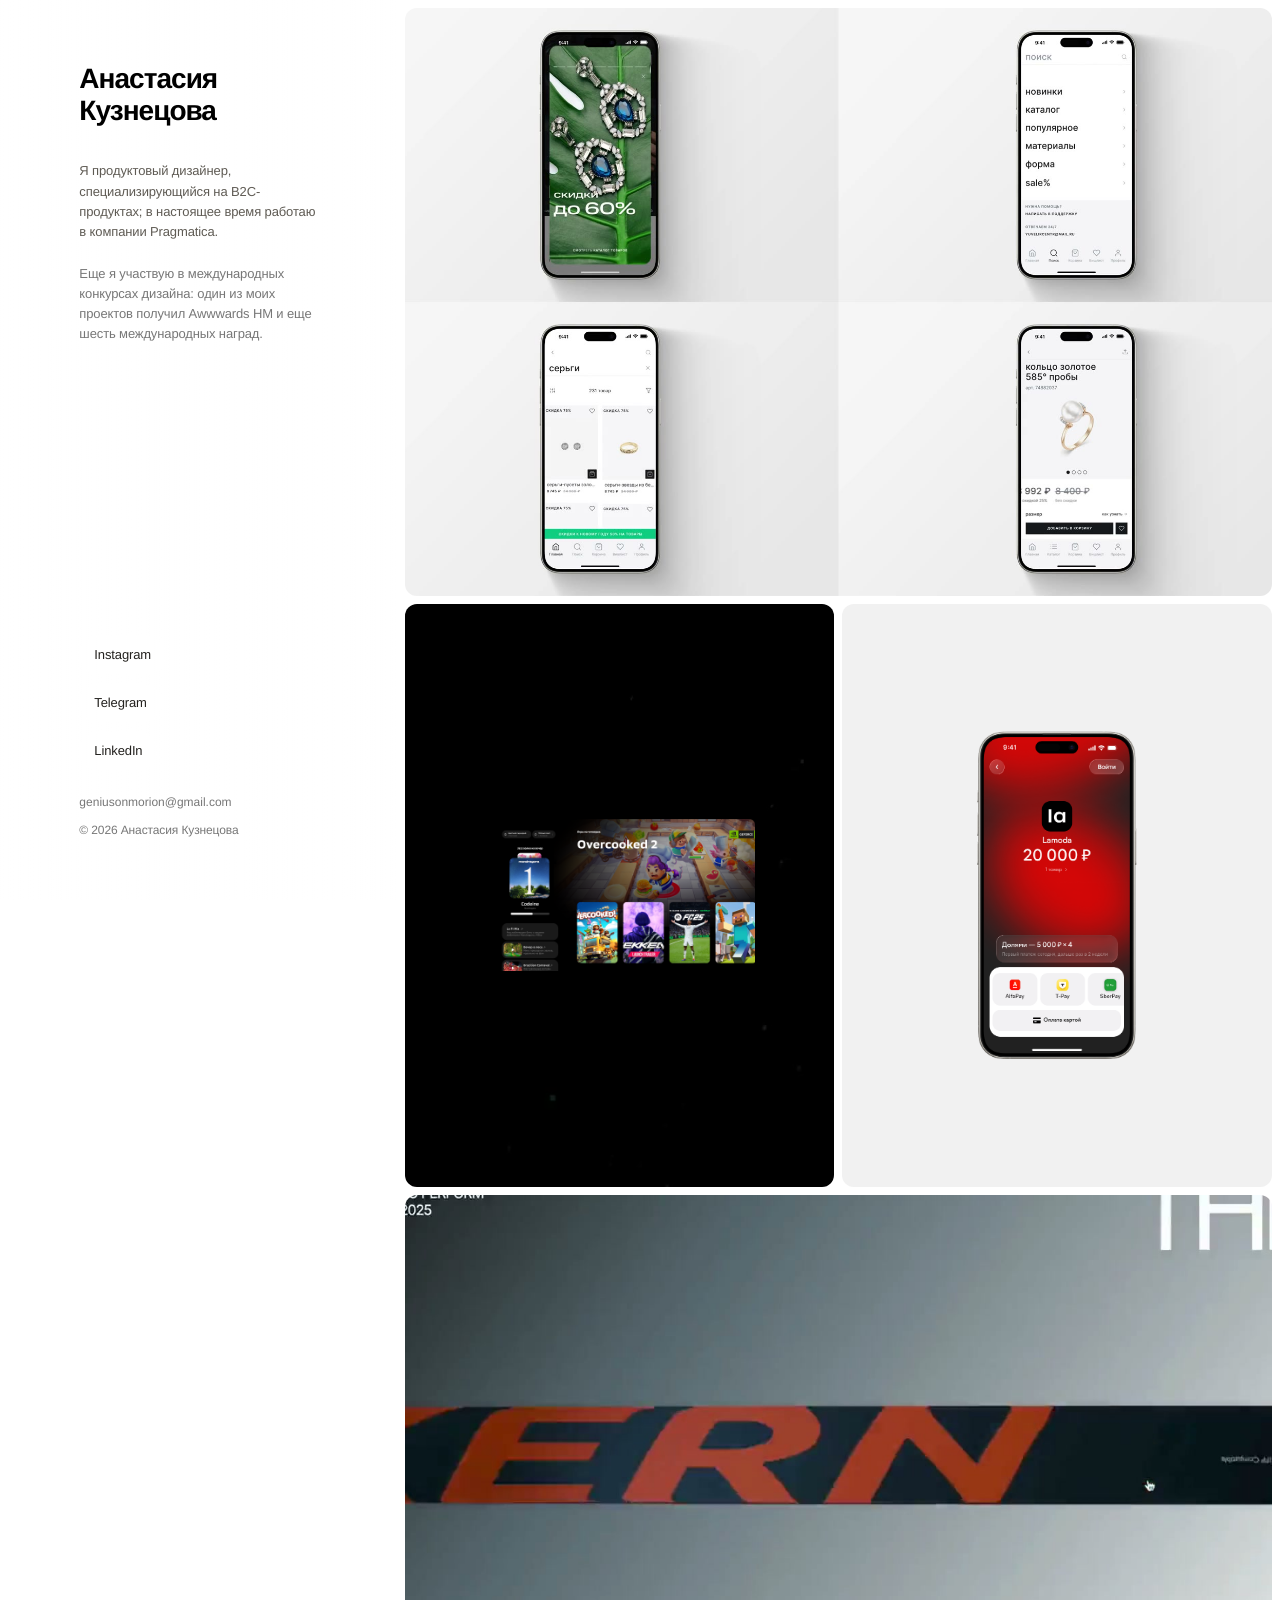
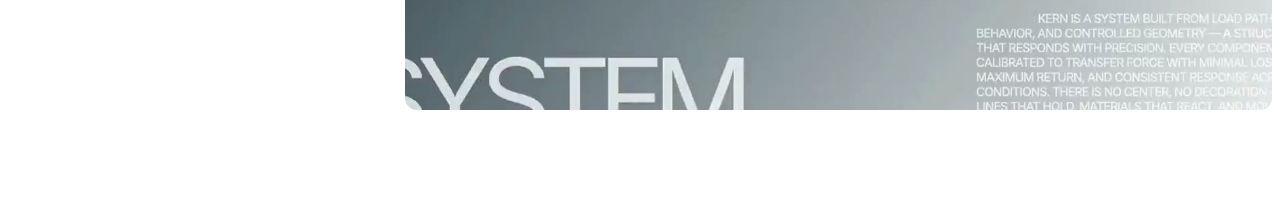
==== index.html @ 57964795 "Replace root site with design portfolio" ====
<!doctype html>
<html lang="ru">
  <head>
    <meta charset="UTF-8" />
    <meta name="viewport" content="width=device-width, initial-scale=1.0" />
    <meta
      name="description"
      content="Портфолио продуктового дизайнера Анастасии Кузнецовой: мобильные приложения и e-com — Ювелирцентр, Сбер, Долями."
    />
    <title>Анастасия Кузнецова — продуктовый дизайнер</title>
    <link
      rel="icon"
      href="data:image/svg+xml,%3Csvg xmlns='http://www.w3.org/2000/svg' viewBox='0 0 64 64'%3E%3Crect width='64' height='64' rx='14' fill='%23161513'/%3E%3Cpath d='M20 18h24v6H30v8h12v6H30v8h15v6H20z' fill='%23fffaf2'/%3E%3C/svg%3E"
    />
    <link rel="stylesheet" href="./styles.css?v=profile-copy-size" />
  </head>
  <body>
    <aside class="profile" aria-label="Designer profile">
      <div class="profile__inner">
        <h1><span>Анастасия</span><span>Кузнецова</span></h1>
        <div class="bio">
          <p>
            Я продуктовый дизайнер, специализирующийся на B2C-продуктах; в
            настоящее время работаю в компании Pragmatica.
          </p>
          <p>
            Еще я участвую в международных конкурсах дизайна: один из
            моих проектов получил Awwwards HM и еще шесть международных наград.
          </p>
        </div>
        <nav class="socials" aria-label="Social links">
          <a href="https://instagram.com/" target="_blank" rel="noreferrer">
            <span class="icon" aria-hidden="true">IG</span>
            Instagram
          </a>
          <a href="https://t.me/m0ri0n1" target="_blank" rel="noreferrer">
            <span class="icon" aria-hidden="true">TG</span>
            Telegram
          </a>
          <a href="https://www.linkedin.com/" target="_blank" rel="noreferrer">
            <span class="icon" aria-hidden="true">IN</span>
            LinkedIn
          </a>
        </nav>
        <div class="contact">
          <a href="mailto:geniusonmorion@gmail.com">geniusonmorion@gmail.com</a>
        </div>
        <p class="copyright">© 2026 Анастасия Кузнецова</p>
      </div>
    </aside>

    <main class="work" aria-label="Portfolio work">
      <section class="case-list view-panel is-active" id="gallery" data-panel="cases" aria-label="Morion case covers"></section>
      <section class="shots-panel view-panel" data-panel="shots" aria-label="UI shots" hidden>
        <div class="shots-grid" aria-label="UI shots from Morion">
          <figure class="shot-card shot-card-phone" aria-label="Sber shot">
            <img src="./assets/shots/sber-shot.png" alt="Sber smart home interface shot" loading="lazy" decoding="async" />
          </figure>
          <figure class="shot-card shot-card-phone" aria-label="Main The Act shot">
            <img src="./assets/shots/main-shot-the-act.png" alt="The Act main interface shot" loading="lazy" decoding="async" />
          </figure>
          <figure class="shot-card shot-card-phone" aria-label="The Act shot">
            <img src="./assets/shots/the-act-shot.png" alt="The Act interface shot" loading="lazy" decoding="async" />
          </figure>
          <figure class="shot-card shot-card-wide shot-card-screen" aria-label="SmartAnimate shot">
            <img src="./assets/shots/smartanimate-8.png" alt="SmartAnimate interface shot" loading="lazy" decoding="async" />
          </figure>
          <figure class="shot-card shot-card-phone" aria-label="Voice shot">
            <img src="./assets/shots/voice.png" alt="Voice interface shot" loading="lazy" decoding="async" />
          </figure>
        </div>
      </section>
    </main>

    <div class="viewer" id="viewer" aria-hidden="true">
      <button class="viewer__close" type="button" aria-label="Close viewer">
        <span aria-hidden="true"></span>
      </button>
      <button class="viewer__nav viewer__nav--prev" type="button" aria-label="Previous interaction">
        <span aria-hidden="true"></span>
      </button>
      <section class="viewer__stage" aria-live="polite"></section>
      <button class="viewer__nav viewer__nav--next" type="button" aria-label="Next interaction">
        <span aria-hidden="true"></span>
      </button>
      <footer class="viewer__meta">
        <span class="viewer__count">01 / 14</span>
        <span class="viewer__title">Case title</span>
        <span class="viewer__hint">Scroll or swipe</span>
      </footer>
    </div>

    <div class="case-sheet" id="caseSheet" aria-hidden="true">
      <section class="case-sheet__surface" role="dialog" aria-modal="true" aria-label="Открытый кейс">
        <iframe class="case-sheet__frame" src="about:blank" title="Кейс" loading="eager"></iframe>
      </section>
      <button class="case-sheet__close" type="button" aria-label="Закрыть кейс">
        <span aria-hidden="true"></span>
      </button>
    </div>

    <script src="./script.js?v=kern-case"></script>
  </body>
</html>
---- styles.css ----
@font-face {
  font-family: "Helvetica Now Display";
  src:
    url("./fonts/helvetica-now/HelveticaNowDisplay-Regular.woff2") format("woff2"),
    url("./fonts/helvetica-now/HelveticaNowDisplay-Regular.woff") format("woff");
  font-weight: 400;
  font-style: normal;
  font-display: swap;
}

@font-face {
  font-family: "Helvetica Now Display";
  src:
    url("./fonts/helvetica-now/HelveticaNowDisplay-Medium.woff2") format("woff2"),
    url("./fonts/helvetica-now/HelveticaNowDisplay-Medium.woff") format("woff");
  font-weight: 500;
  font-style: normal;
  font-display: swap;
}

:root {
  color-scheme: light;
  --page: #fff;
  --paper: #ffffff;
  --ink: #000;
  --muted: #777;
  --quiet: #777;
  --line: #efefef;
  --line-strong: #ddd;
  --soft: #f3f3f3;
  --smoke: rgba(22, 21, 19, 0.08);
  --shadow: 0 24px 80px rgba(28, 25, 20, 0.1);
  --grid-left: clamp(292px, 31vw, 420px);
  --radius: 4px;
  --ease: cubic-bezier(0.25, 0.46, 0.45, 0.94);
  --spring: cubic-bezier(0.34, 1.56, 0.64, 1);
  --font-sans: "Helvetica Now Display", "Helvetica Neue", Helvetica, Arial, sans-serif;
  --font-intro: "Helvetica Now Display", "Helvetica Neue", Helvetica, Arial, sans-serif;
  font-family: var(--font-sans);
}

* {
  box-sizing: border-box;
}

html {
  min-height: 100%;
  width: 100%;
  overflow-x: hidden;
  scroll-behavior: smooth;
}

body {
  width: 100%;
  min-height: 100%;
  margin: 0;
  background: var(--page);
  color: var(--ink);
  font-family: inherit;
  font-size: 12px;
  font-weight: 400;
  line-height: 14px;
  letter-spacing: 0;
  text-rendering: geometricPrecision;
  -webkit-font-smoothing: antialiased;
  -moz-osx-font-smoothing: grayscale;
  overflow-x: hidden;
}

button,
a {
  font: inherit;
  letter-spacing: 0;
}

button {
  padding: 0;
  border: 0;
  background: none;
  color: inherit;
  cursor: pointer;
}

button:focus-visible,
a:focus-visible {
  outline: 2px solid rgba(22, 21, 19, 0.72);
  outline-offset: 3px;
}

a {
  color: inherit;
  text-decoration: none;
}

p,
h1,
h2,
h3 {
  margin: 0;
}

.case-page {
  --case-gap: clamp(4px, 0.5vw, 10px);
  --case-card-gap: clamp(6px, 0.75vw, 15px);
  --case-tight-gap: clamp(8px, 0.52vw, 10px);
  --case-feature-gap: clamp(18px, 1.42vw, 28px);
  --case-copy-width: clamp(360px, 29.65vw, 585px);
  --case-text-space: clamp(56px, 4.36vw, 86px);
  --case-text-min-height: clamp(320px, 21vw, 414px);
  min-height: 100vh;
  background: #fff;
  color: var(--ink);
  font-family: var(--font-sans);
  font-size: clamp(15px, 1.12vw, 22px);
  line-height: 1.34;
}

.case-page__header {
  min-height: 58px;
  display: grid;
  grid-template-columns: 1fr auto 1fr;
  align-items: center;
  position: relative;
  z-index: 5;
  padding: 16px clamp(16px, 3vw, 40px);
  background: rgba(255, 255, 255, 0.94);
  color: var(--muted);
  font-size: 13px;
  font-weight: 500;
}

.case-page__back {
  justify-self: start;
  color: var(--ink);
}

.case-page__back:hover {
  color: var(--muted);
}

.case-page__year {
  justify-self: end;
}

.case-embedded .case-page__header {
  display: none;
}

.case-study {
  width: min(100%, 1972px);
  display: grid;
  gap: 0;
  margin: 0 auto;
  padding: 0 var(--case-gap) clamp(72px, 7vw, 140px);
}

.case-study figure {
  min-width: 0;
  margin: 0;
}

.case-study img {
  width: 100%;
  display: block;
}

.case-study p {
  text-wrap: pretty;
}

.case-study h2 {
  text-wrap: balance;
}

.case-study__hero {
  aspect-ratio: 1972 / 1310;
  overflow: hidden;
  border-radius: 0;
  background: #eeeeed;
}

.case-study__hero img,
.case-study__hero video,
.case-study__media img,
.case-study__media video {
  width: 100%;
  height: 100%;
  display: block;
  object-fit: cover;
}

.case-study__intro {
  min-height: clamp(360px, 28.45vw, 561px);
  display: grid;
  grid-template-columns: minmax(320px, 1fr) repeat(2, minmax(0, var(--case-copy-width)));
  gap: clamp(34px, 5vw, 100px);
  padding: clamp(24px, 1.7vw, 34px) 8px 40px;
}

.case-study__facts {
  margin: 0;
}

.case-study__facts div {
  display: grid;
  grid-template-columns: minmax(76px, 0.72fr) minmax(0, 2.28fr);
  gap: 16px;
}

.case-study__facts dt,
.case-study__facts dd {
  margin: 0;
}

.case-study__inline-link {
  text-decoration: underline;
  text-decoration-thickness: 1px;
  text-underline-offset: 2px;
}

.case-study__intro-copy {
  width: 100%;
  max-width: var(--case-copy-width);
  display: grid;
  align-content: start;
  gap: 26px;
  padding-top: clamp(70px, 8.2vw, 162px);
}

.case-study__product-showcase {
  display: grid;
  grid-template-columns: minmax(0, 1433fr) minmax(240px, 508fr);
  align-items: start;
  gap: var(--case-gap);
  margin-top: clamp(56px, 7.5vw, 148px);
}

.case-study__media {
  overflow: hidden;
  background: #efefef;
}

.case-study__media--product {
  aspect-ratio: 1433 / 945;
  border-radius: 0;
}

.case-study__app-mark {
  aspect-ratio: 508 / 346;
  display: grid;
  place-items: center;
  position: relative;
  overflow: hidden;
  border-radius: 0;
  background: linear-gradient(131deg, #f6f6f6 11%, #e7e7e7 89%);
}

.case-study__app-mark video {
  width: 100%;
  height: 100%;
  display: block;
  position: absolute;
  inset: 0;
  object-fit: cover;
  object-position: center 49%;
}

.case-study__process-copy {
  min-height: var(--case-text-min-height);
  display: grid;
  grid-template-columns: repeat(4, minmax(0, 1fr));
  gap: var(--case-gap);
  padding: var(--case-text-space) 8px;
}

.case-study__process-section--discovery .case-study__process-copy {
  min-height: var(--case-text-min-height);
  padding-block: var(--case-text-space);
}

.case-study__process-copy h2,
.case-study__process-copy p {
  margin: 0;
  font-size: inherit;
  font-weight: 400;
  line-height: inherit;
}

.case-study__process-copy h2 {
  grid-column: 1;
}

.case-study__process-copy p {
  grid-column: 3 / 5;
  width: 100%;
  max-width: var(--case-copy-width);
  padding-top: 0;
}

.case-study__benchmark-visual,
.case-study__discovery-visual {
  aspect-ratio: 1952 / 1009;
  position: relative;
  overflow: hidden;
  border-radius: 0;
  background: linear-gradient(138.48deg, #f6f6f6 10.79%, #f1f1f1 89.21%);
}

.case-study__benchmark-row {
  width: 96.5164%;
  height: 91.3776%;
  display: grid;
  grid-template-columns: repeat(4, minmax(0, 1fr));
  gap: 0.4246%;
  position: absolute;
  top: 4.2616%;
  left: 1.7418%;
}

.case-study__benchmark-phone {
  min-width: 0;
  width: 100%;
  height: 100%;
}

.case-study__benchmark-phone img {
  width: 100%;
  height: 100%;
  display: block;
  object-fit: contain;
}

.case-study__discovery-tile {
  width: var(--tile-w);
  height: var(--tile-h);
  position: absolute;
  top: var(--tile-y);
  left: var(--tile-x);
  overflow: hidden;
  border-radius: 0;
  background: #fff;
}

.case-study__discovery-tile img {
  width: 100%;
  height: 100%;
  display: block;
  object-fit: cover;
}

.case-study__discovery-tile--crop-top img {
  object-position: center top;
}

.case-study__discovery-tile--crop-bottom img {
  object-position: center bottom;
}

.case-study__discovery-tile--listing-top img,
.case-study__discovery-tile--listing-middle img,
.case-study__discovery-tile--listing-bottom img {
  height: auto;
  position: absolute;
  left: 0;
}

.case-study__discovery-tile--listing-top img {
  top: -6.81%;
}

.case-study__discovery-tile--listing-middle img {
  top: -83.16%;
}

.case-study__discovery-tile--listing-bottom img {
  top: -272.21%;
}

.case-study__process-section--discovery + .case-study__story {
  margin-top: 0;
}

.case-study__story {
  min-height: var(--case-text-min-height);
  display: grid;
  grid-template-columns: minmax(0, 1fr) repeat(2, minmax(0, var(--case-copy-width)));
  gap: clamp(34px, 5vw, 100px);
  padding: var(--case-text-space) 8px;
}

.case-study__story h2,
.case-study__caption h2 {
  font-size: inherit;
  font-weight: 400;
  line-height: inherit;
}

.case-study__story p {
  width: 100%;
  max-width: var(--case-copy-width);
  padding-top: 0;
}

.case-study__main-motion {
  aspect-ratio: 1952 / 1060;
  position: relative;
  overflow: hidden;
  border-radius: 0;
  background: linear-gradient(137.08deg, #f7f7f7 10.79%, #eaeaea 89.21%);
}

.case-study__main-motion video {
  width: 69.672%;
  height: 100%;
  display: block;
  position: absolute;
  top: 0;
  left: 50%;
  object-fit: cover;
  object-position: center;
  transform: translateX(-50%);
}

.case-study__main-motion + .case-study__screen-grid {
  margin-top: var(--case-tight-gap);
}

.case-study__screen-grid {
  display: grid;
  grid-template-columns: repeat(3, minmax(0, 1fr));
  gap: var(--case-card-gap);
}

.case-study__screen-card {
  aspect-ratio: 711 / 1109;
  display: grid;
  place-items: center;
  overflow: hidden;
  border-radius: 0;
  background: linear-gradient(110deg, #f6f6f6 11%, #e7e7e7 89%);
}

.case-study__screen-grid--compact .case-study__screen-card {
  aspect-ratio: 711 / 1109;
}

.case-study__screen-card img {
  width: 100%;
  height: 100%;
  object-fit: cover;
}

.case-study__caption {
  min-height: var(--case-text-min-height);
  display: grid;
  grid-template-columns: repeat(4, minmax(0, 1fr));
  gap: var(--case-gap);
  padding: var(--case-text-space) 8px;
}

.case-study__caption h2 {
  grid-column: 1;
}

.case-study__caption p {
  grid-column: 3 / 5;
  align-self: start;
  width: 100%;
  max-width: var(--case-copy-width);
}

.case-study__caption-copy {
  grid-column: 3 / 5;
  align-self: start;
  width: 100%;
  max-width: var(--case-copy-width);
}

.case-study__caption-copy p + p {
  margin-top: 1em;
}

.case-study__split {
  display: grid;
  gap: var(--case-gap);
  align-items: start;
}

.case-study__split--catalog {
  grid-template-columns: minmax(0, 1252fr) minmax(0, 690fr);
}

.case-study__media--navigation {
  aspect-ratio: 1252 / 1246;
}

.case-study__media--portrait {
  aspect-ratio: 690 / 966;
}

.case-study__editorial {
  display: grid;
  grid-template-columns: minmax(0, calc((200% - var(--case-card-gap)) / 3)) minmax(260px, 1fr);
  gap: var(--case-gap);
  align-items: start;
}

.case-study__media--editorial {
  aspect-ratio: 1295 / 810;
}

.case-study__editorial p {
  width: 100%;
  max-width: var(--case-copy-width);
  margin: var(--case-text-space) auto 0;
}

.case-study__media--checkout {
  aspect-ratio: 1952 / 1220;
  background: #efefef;
}

.case-study__media--checkout img {
  object-fit: contain;
  object-position: center bottom;
  padding: clamp(12px, 1.5vw, 30px) 0 0;
}

.case-study__editorial + .case-study__screen-grid {
  margin-top: var(--case-feature-gap);
}

.case-study__media--checkout + .case-study__screen-grid {
  margin-top: var(--case-tight-gap);
}

.case-study__split--research {
  grid-template-columns: minmax(0, 1349fr) minmax(0, 588fr);
}

.case-study__media--research {
  aspect-ratio: 1349 / 1261;
}

.case-study__media--ring {
  aspect-ratio: 588 / 824;
}

.case-study__media--final-photo {
  aspect-ratio: 1952 / 1105;
  border-radius: 0;
}

.case-study__media--final-photo img {
  object-fit: cover;
}

.sber-case__motion {
  aspect-ratio: 1972 / 1110;
  position: relative;
  overflow: hidden;
  background: #000;
}

.sber-case__background {
  width: 100%;
  height: 100%;
  display: block;
  position: absolute;
  inset: 0;
  object-fit: cover;
  background: #000;
}

.sber-case__interface {
  width: 62.88%;
  height: 63.064%;
  display: block;
  position: absolute;
  top: 18.468%;
  left: 18.56%;
  object-fit: cover;
  background: #000;
}

.sber-case .case-study__caption h1 {
  grid-column: 1;
  font-size: inherit;
  font-weight: 400;
  line-height: inherit;
}

.case-study__outro {
  min-height: clamp(600px, 52vw, 1027px);
  display: grid;
  grid-template-columns: repeat(4, minmax(0, 1fr));
  gap: var(--case-gap);
  align-content: start;
  padding: clamp(44px, 4vw, 80px) 8px 80px;
}

.case-study__outro h2 {
  grid-column: 1 / span 2;
  max-width: 1100px;
  font-size: clamp(40px, 4.35vw, 86px);
  font-weight: 400;
  line-height: 1.02;
}

.case-study__outro-copy {
  grid-column: 3;
  width: 100%;
  max-width: var(--case-copy-width);
  display: grid;
  gap: 28px;
  margin-top: clamp(90px, 12vw, 236px);
}

.case-study__outro > p {
  grid-column: 4;
  margin-top: clamp(90px, 12vw, 236px);
}

.profile {
  position: fixed;
  inset: 0 auto 0 0;
  z-index: 2;
  width: var(--grid-left);
  padding: clamp(36px, 7vh, 72px) clamp(28px, 6.2vw, 88px);
  background: linear-gradient(90deg, rgba(255, 255, 255, 0.78), rgba(255, 255, 255, 0.16));
  font-family: -apple-system, BlinkMacSystemFont, sans-serif;
  letter-spacing: -0.01em;
  overflow-x: hidden;
}

.profile__inner {
  max-width: 244px;
  min-height: 100%;
  display: flex;
  flex-direction: column;
}

.line-note {
  width: max-content;
  max-width: 220px;
  margin-bottom: clamp(34px, 8vh, 62px);
  color: var(--muted);
  font-size: 12px;
  font-weight: 400;
  line-height: 1.55;
}

h1 {
  display: grid;
  gap: 0;
  color: var(--ink);
  font-size: 28px;
  font-weight: 600;
  letter-spacing: -0.035em;
  line-height: 1.15;
}

.bio {
  min-width: 0;
  display: grid;
  gap: 22px;
  margin-top: 34px;
  color: var(--muted);
  font-size: 13px;
  font-weight: 400;
  letter-spacing: -0.01em;
  line-height: 1.55;
}

.bio p {
  min-width: 0;
  overflow-wrap: break-word;
}

.bio p:first-child {
  color: #5f5b54;
}

.socials {
  display: grid;
  justify-items: start;
  gap: 10px;
  margin-top: auto;
  padding-top: 44px;
}

.socials a {
  min-height: 38px;
  display: inline-flex;
  align-items: center;
  gap: 0;
  padding: 0 15px;
  border: 0;
  border-radius: 999px;
  background: rgba(255, 255, 255, 0.74);
  color: #24221f;
  font-size: 13px;
  font-weight: 500;
  letter-spacing: -0.01em;
  box-shadow: none;
  transition:
    transform 180ms ease,
    background 180ms ease;
}

.socials a:hover {
  transform: translateY(-1px);
  background: #fff;
}

.icon {
  display: none;
}

.contact {
  display: flex;
  align-items: center;
  gap: 8px;
  margin-top: 25px;
  color: var(--muted);
  font-size: 12px;
  font-weight: 400;
  letter-spacing: -0.01em;
}

.contact a {
  min-width: 0;
  overflow: hidden;
  text-overflow: ellipsis;
}

.copy-email {
  width: 30px;
  height: 30px;
  display: grid;
  place-items: center;
  position: relative;
  flex: 0 0 auto;
  border-radius: 8px;
  background: transparent;
  color: var(--muted);
}

.copy-email:hover {
  background: rgba(255, 255, 255, 0.78);
}

.copy-icon,
.copy-icon::after {
  width: 12px;
  height: 12px;
  display: block;
  border: 1px solid currentColor;
  border-radius: 3px;
}

.copy-icon {
  position: relative;
}

.copy-icon::after {
  content: "";
  position: absolute;
  right: -4px;
  bottom: -4px;
  background: var(--page);
}

.copy-label {
  width: max-content;
  position: absolute;
  left: 50%;
  bottom: calc(100% + 6px);
  padding: 4px 7px;
  border: 1px solid var(--line);
  border-radius: 6px;
  background: #fff;
  color: var(--ink);
  font-size: 10px;
  opacity: 0;
  transform: translate(-50%, 4px);
  transition:
    opacity 160ms ease,
    transform 160ms ease;
}

.copy-email.is-copied .copy-label,
.copy-email:hover .copy-label {
  opacity: 1;
  transform: translate(-50%, 0);
}

.copyright {
  margin-top: 14px;
  color: var(--quiet);
  font-size: 12px;
  font-weight: 400;
  letter-spacing: -0.01em;
}

.work {
  position: relative;
  z-index: 1;
  width: calc(100% - var(--grid-left));
  margin-left: var(--grid-left);
  padding: 8px 8px 96px;
  overflow-x: hidden;
}

.work__header {
  height: 54px;
  display: flex;
  align-items: start;
}

.work__header p {
  color: #34312d;
  font-size: 12px;
}

.view-switch {
  display: inline-flex;
  align-items: flex-start;
  gap: 24px;
  color: var(--ink);
  font-family: -apple-system, BlinkMacSystemFont, sans-serif;
}

.view-switch__button {
  position: relative;
  padding: 0 0 8px;
  background: transparent;
  color: #8a877f;
  font-size: 14px;
  font-weight: 500;
  letter-spacing: -0.01em;
  line-height: 1;
}

.view-switch__button::after {
  content: none;
}

.view-switch__button.is-active::after {
  opacity: 1;
  transform: scaleX(1);
}

.view-switch__button.is-active {
  color: var(--ink);
}

.view-panel[hidden] {
  display: none !important;
}

.case-list {
  display: grid;
  grid-template-columns: repeat(2, minmax(0, 1fr));
  gap: 8px;
}

.work-card {
  display: grid;
  gap: 18px;
  text-align: left;
  background: transparent;
  color: var(--ink);
}

.work-card:nth-child(odd) {
  transform: translateY(-4px);
}

.work-card:nth-child(even) {
  transform: translateY(34px);
}

.work-card:focus-visible {
  outline: 2px solid #1e1c18;
  outline-offset: 8px;
}

.work-card__meta {
  min-height: 48px;
  display: flex;
  justify-content: space-between;
  gap: 18px;
  padding-inline: 14px;
}

.work-card__meta h3 {
  max-width: 240px;
  font-size: 13px;
  font-weight: 620;
  line-height: 1.22;
}

.work-card__meta span {
  color: var(--quiet);
  font-size: 12px;
  white-space: nowrap;
}

.case-card {
  min-width: 0;
  display: grid;
  gap: 12px;
  padding: 0;
  border: 0;
  background: transparent;
  color: var(--ink);
  text-align: left;
}

.case-card:focus-visible {
  border-radius: 10px;
  outline: 2px solid rgba(22, 21, 19, 0.38);
  outline-offset: 8px;
}

.case-card__meta {
  min-height: 42px;
  display: flex;
  align-items: start;
  justify-content: space-between;
  gap: 18px;
  padding-inline: 2px;
}

.case-card__meta h3 {
  max-width: 240px;
  color: var(--ink);
  font-size: 14px;
  font-weight: 680;
  line-height: 1.15;
}

.case-card__meta p {
  margin-top: 4px;
  color: var(--muted);
  font-size: 12px;
}

.case-card__meta span {
  color: var(--quiet);
  font-size: 12px;
  white-space: nowrap;
}

.case-cover {
  width: 100%;
  height: min(calc((100vw - var(--grid-left) - 142px) * 0.6196), calc(100vh - 250px));
  min-height: 420px;
  margin: 0;
  position: relative;
  overflow: hidden;
  border: 0;
  border-radius: 8px;
  background: #f1f0ed;
  box-shadow: none;
  transition:
    transform 220ms ease,
    border-color 220ms ease,
    filter 220ms ease;
}

.case-cover img,
.case-cover video {
  width: 100%;
  height: 100%;
  display: block;
  object-fit: cover;
}

.case-card:hover .case-cover {
  transform: translateY(-5px);
  box-shadow: none;
  filter: saturate(1.02) contrast(1.01);
}

.case {
  --case-radius: var(--radius);
  position: relative;
  display: flex;
  flex-direction: column;
  overflow: visible;
  border-radius: var(--case-radius);
  background: transparent;
  cursor: pointer;
}

.case:first-child {
  grid-column: 1 / -1;
}

.case--wide {
  grid-column: 1 / -1;
}

.case:focus-visible {
  outline: 1px solid currentColor;
  outline-offset: 5px;
}

.case .gallery {
  width: 100%;
  height: auto;
  min-height: 0;
  aspect-ratio: 1904 / 1292;
  position: relative;
  overflow: hidden;
  border: 0;
  border-radius: 12px;
  outline: 0;
  background: transparent;
  box-shadow: none;
  transition: filter 260ms ease;
}

.case:not(:first-child) .gallery {
  aspect-ratio: 952 / 1292;
}

.case--wide:not(:first-child) .gallery {
  aspect-ratio: 1280 / 760;
}

.gallery-track {
  width: 100%;
  height: 100%;
  display: flex;
  transition: transform 420ms cubic-bezier(0.65, 0.05, 0.36, 1);
  will-change: transform;
}

.slide {
  position: relative;
  flex: 0 0 100%;
  height: 100%;
  overflow: hidden;
  background: #ddd;
}

.slide img,
.slide video {
  position: absolute;
  inset: 0;
  width: 100%;
  height: 100%;
  display: block;
  object-fit: cover;
}

.sber-cover-media {
  position: absolute;
  inset: 0;
  overflow: hidden;
  background: #000;
}

.sber-cover-media > .sber-cover-media__background {
  width: 100%;
  height: 100%;
  display: block;
  position: absolute;
  inset: 0;
  object-fit: cover;
}

.sber-cover-media__stage {
  width: 100%;
  aspect-ratio: 1972 / 1110;
  position: absolute;
  top: 50%;
  left: 0;
  transform: translateY(-50%);
}

.sber-cover-media__stage > .sber-cover-media__interface {
  width: 62.88%;
  height: 63.064%;
  display: block;
  position: absolute;
  top: 18.468%;
  right: auto;
  bottom: auto;
  left: 18.56%;
  object-fit: cover;
  background: #000;
}

.case:first-of-type .slide img,
.case:first-of-type .slide video {
  height: calc(100% + 2px);
}

.case[data-tint="a"] .slide {
  background-image: linear-gradient(135deg, #b89a6b, #4a3a28);
}

.case[data-tint="b"] .slide {
  background-image: linear-gradient(135deg, #8ab0cf, #2a3b55);
}

.case[data-tint="e"] .slide {
  background-image: linear-gradient(135deg, #d9d4c4, #6a665b);
}

.case[data-tint="f"] .slide {
  background-image: linear-gradient(135deg, #a0b0c0, #2a3640);
}

.case-meta {
  position: relative;
  z-index: 1;
  overflow: hidden;
  border-radius: 0 0 var(--case-radius) var(--case-radius);
  background: var(--page);
  padding: 6px 0 0;
}

.case-caption {
  display: none;
  grid-template-columns: minmax(0, 1fr) minmax(0, 1fr);
  gap: 16px;
  position: absolute;
  inset: 0 0 auto;
  z-index: 2;
  align-items: start;
  padding: 14px 18px;
  border-top: 0;
  border-bottom: 0;
  color: var(--ink);
  font-family: -apple-system, BlinkMacSystemFont, sans-serif;
  text-decoration: none;
  pointer-events: none;
}

.case-caption__label {
  color: inherit;
  justify-self: start;
  font-size: 16px;
  font-weight: 560;
  letter-spacing: -0.02em;
  line-height: 1.05;
}

.case-caption__text {
  justify-self: end;
  min-width: 0;
  overflow: visible;
  color: inherit;
  opacity: 0.72;
  font-size: 16px;
  font-weight: 500;
  letter-spacing: -0.01em;
  line-height: 1.05;
  text-align: right;
  text-overflow: clip;
  white-space: normal;
}

.case-caption__arrow {
  display: none;
}

.case:hover .gallery {
  filter: saturate(1.03) contrast(1.01);
}

.case--disabled {
  cursor: default;
}

.case--disabled:hover .gallery {
  filter: none;
}

.grid-case,
.accordion-container {
  display: grid;
  grid-template-columns: repeat(12, 1fr);
  column-gap: 8px;
  padding: 0 12px;
}

.top-bar {
  align-items: start;
  padding-top: 2px;
}

.top-bar.grid-case {
  font-family: var(--font-intro);
}

.top-bar .arrows {
  grid-column: 1 / span 2;
  display: flex;
  align-items: center;
  gap: 8px;
  margin-left: -12px;
}

.arrow,
.read-more {
  width: 22px;
  height: 22px;
  display: inline-flex;
  align-items: center;
  justify-content: center;
  border-radius: var(--radius);
  background: #e9e9e9;
  color: #1a1a1a;
  -webkit-backdrop-filter: blur(23px);
  backdrop-filter: blur(23px);
  transition: background 180ms ease, opacity 180ms ease;
}

.arrow:hover,
.read-more:hover {
  background: #ddd;
}

.arrow svg {
  width: 10px;
  height: 10px;
}

.top-bar .title-and-client {
  grid-column: 3 / span 4;
  display: flex;
  flex-direction: column;
}

.title-and-client .title {
  color: var(--ink);
  font-size: inherit;
  font-weight: 400;
  line-height: inherit;
  white-space: nowrap;
}

.title-and-client .faded {
  margin-top: 0;
  color: var(--muted);
  font-family: var(--font-sans);
  font-size: inherit;
  line-height: inherit;
}

.top-bar .category {
  grid-column: 7 / span 3;
  color: var(--ink);
  font-size: inherit;
  line-height: inherit;
}

.top-bar .year {
  grid-column: 10 / span 3;
  margin-right: -12px;
  color: var(--ink);
  font-size: inherit;
  line-height: inherit;
  text-align: right;
  white-space: nowrap;
}

.accordion-container {
  position: relative;
  padding-top: 0;
}

.accordion {
  grid-column: 3 / span 8;
  overflow: visible;
}

.accordion .content {
  height: 0;
  overflow: hidden;
  transition: height 260ms ease;
}

.accordion .description {
  padding: 0 8px 16px 0;
  color: var(--ink);
  font-size: inherit;
  line-height: inherit;
  column-count: 2;
  column-gap: 16px;
  column-fill: balance;
}

.read-more {
  position: relative;
  grid-column: 3;
  margin: 8px 0 0 -2px;
  overflow: visible;
  color: transparent;
  font-size: 0;
}

.read-more .line {
  position: absolute;
  width: 12px;
  height: 1px;
  background: #1a1a1a;
  transition: transform 220ms ease;
}

.read-more .line:nth-child(2) {
  transform: rotate(90deg);
}

.read-more[aria-expanded="true"] .line:nth-child(2) {
  transform: rotate(0deg);
}

.phone-shell {
  width: min(100%, 342px);
  aspect-ratio: 342 / 608;
  position: relative;
  justify-self: center;
  overflow: hidden;
  border: 1px solid #ebe8e2;
  border-radius: 42px;
  background:
    linear-gradient(180deg, #fff 0%, #faf9f7 100%);
  box-shadow:
    0 22px 70px rgba(31, 27, 20, 0.08),
    inset 0 1px 0 rgba(255, 255, 255, 0.9);
  transition:
    transform 220ms ease,
    box-shadow 220ms ease,
    border-color 220ms ease;
}

.work-card:hover .phone-shell {
  transform: translateY(-5px) scale(1.01);
  border-color: #ded9cf;
  box-shadow:
    0 30px 94px rgba(31, 27, 20, 0.12),
    inset 0 1px 0 rgba(255, 255, 255, 0.9);
}

.phone-screen {
  position: absolute;
  inset: 56px 42px;
  overflow: hidden;
  border: 1px solid #dcd7cf;
  border-radius: 34px;
  background: #f8f7f4;
  box-shadow:
    0 18px 48px rgba(22, 21, 19, 0.08),
    inset 0 0 0 8px #11100f;
}

.phone-screen::before {
  content: "";
  position: absolute;
  top: 12px;
  left: 50%;
  z-index: 8;
  width: 78px;
  height: 22px;
  transform: translateX(-50%);
  border-radius: 999px;
  background: #080807;
}

.mock {
  position: absolute;
  inset: 12px;
  overflow: hidden;
  border-radius: 26px;
  background: var(--mock-bg, #f7f6f2);
}

.mock::after {
  content: "";
  position: absolute;
  inset: 0;
  pointer-events: none;
  background: linear-gradient(180deg, rgba(255, 255, 255, 0.16), transparent 28%);
}

.mock__time {
  position: absolute;
  top: 20px;
  left: 18px;
  z-index: 4;
  font-size: 10px;
  font-weight: 760;
}

.mock__status {
  position: absolute;
  top: 20px;
  right: 18px;
  z-index: 4;
  display: flex;
  gap: 4px;
}

.mock__status span {
  width: 8px;
  height: 5px;
  border-radius: 2px;
  background: currentColor;
  opacity: 0.72;
}

.screen-art {
  position: absolute;
  inset: 54px 16px 18px;
}

.chip {
  display: inline-flex;
  align-items: center;
  justify-content: center;
  min-height: 26px;
  padding: 0 12px;
  border: 1px solid rgba(22, 21, 19, 0.08);
  border-radius: 999px;
  background: rgba(255, 255, 255, 0.78);
  font-size: 10px;
  font-weight: 680;
}

.panel {
  border: 1px solid rgba(22, 21, 19, 0.08);
  border-radius: 8px;
  background: rgba(255, 255, 255, 0.78);
  box-shadow: 0 12px 28px rgba(22, 21, 19, 0.08);
}

.burn {
  --mock-bg: radial-gradient(circle at 50% 70%, #49241d 0, #1d1716 40%, #0b0a09 100%);
  color: #fff8ef;
}

.burn .screen-art {
  display: grid;
  align-content: end;
  gap: 18px;
}

.burn .flame {
  width: 92px;
  height: 118px;
  justify-self: center;
  border-radius: 48% 48% 52% 52%;
  background:
    radial-gradient(circle at 50% 78%, #fff8cf 0 12px, transparent 13px),
    radial-gradient(circle at 58% 50%, #f4a55f 0 25px, transparent 26px),
    linear-gradient(160deg, #e14f35, #6c211a);
  filter: blur(0.1px) drop-shadow(0 18px 38px rgba(224, 70, 44, 0.34));
  animation: floaty 3.4s ease-in-out infinite;
}

.burn .input-row {
  display: grid;
  gap: 8px;
  padding: 12px;
  color: #1e1915;
}

.movie {
  --mock-bg: linear-gradient(180deg, #141515, #070707);
  color: #f7f2ec;
}

.movie .screen-art {
  display: grid;
  grid-template-columns: repeat(3, 62%);
  align-items: center;
  gap: 10px;
  transform: translateX(-54px);
  animation: drift 7s ease-in-out infinite alternate;
}

.poster {
  height: 265px;
  border-radius: 8px;
  background:
    linear-gradient(180deg, transparent, rgba(0, 0, 0, 0.48)),
    var(--poster, linear-gradient(160deg, #d9d1c7, #534c46));
  box-shadow: 0 20px 38px rgba(0, 0, 0, 0.42);
}

.home .screen-art {
  display: grid;
  grid-template-rows: auto auto 1fr;
  gap: 14px;
}

.search {
  height: 38px;
  display: grid;
  place-items: center;
  color: #9b968e;
}

.tabs {
  display: grid;
  grid-template-columns: repeat(3, 1fr);
  gap: 8px;
}

.listing-grid {
  display: grid;
  grid-template-columns: repeat(2, 1fr);
  gap: 10px;
}

.listing {
  min-height: 92px;
  display: grid;
  align-content: end;
  padding: 8px;
  border-radius: 8px;
  background:
    linear-gradient(180deg, transparent 32%, rgba(0, 0, 0, 0.28)),
    var(--listing, linear-gradient(135deg, #d8ddcd, #a48f78));
  color: #fff;
  font-size: 9px;
  font-weight: 720;
}

.food {
  --mock-bg: radial-gradient(circle at 54% 70%, #5c3b1f, #19120f 52%, #080807);
  color: #fff8ef;
}

.food .screen-art {
  display: grid;
  grid-template-rows: 94px 1fr 86px;
  gap: 18px;
}

.widget-grid {
  display: grid;
  grid-template-columns: repeat(2, 1fr);
  gap: 10px;
}

.widget {
  min-height: 70px;
  padding: 10px;
  background: rgba(255, 255, 255, 0.1);
  border-radius: 12px;
  color: #fff;
  font-size: 12px;
  font-weight: 760;
}

.plate {
  width: 118px;
  height: 118px;
  justify-self: center;
  align-self: center;
  border-radius: 999px;
  background:
    radial-gradient(circle at 45% 42%, #f8e8c8 0 16px, transparent 17px),
    radial-gradient(circle at 65% 54%, #e9c074 0 15px, transparent 16px),
    radial-gradient(circle at 54% 64%, #f8f5eb 0 40px, transparent 41px),
    #d9d2c6;
  box-shadow: 0 30px 48px rgba(0, 0, 0, 0.42);
  animation: floaty 4.4s ease-in-out infinite;
}

.food-copy {
  display: grid;
  gap: 4px;
  justify-items: center;
  font-weight: 700;
}

.gif {
  --mock-bg: linear-gradient(180deg, #f6efe8, #ece8df);
}

.gif .screen-art,
.mood .screen-art,
.gift .screen-art {
  display: grid;
  gap: 12px;
  align-content: start;
}

.gif-wall {
  height: 214px;
  display: grid;
  grid-template-columns: repeat(2, 1fr);
  gap: 8px;
}

.gif-tile {
  border-radius: 8px;
  background: var(--tile, linear-gradient(135deg, #f3c7b2, #74675f));
  animation: pulse 2.6s ease-in-out infinite;
}

.mood {
  --mock-bg: linear-gradient(180deg, #eef5f4, #f8f1e7);
}

.mood-card {
  min-height: 172px;
  display: grid;
  align-content: center;
  justify-items: center;
  gap: 14px;
}

.mood-ring {
  width: 124px;
  height: 124px;
  border-radius: 999px;
  background:
    conic-gradient(from 40deg, #6da9a2, #f0c36b, #d76f56, #6da9a2);
  -webkit-mask: radial-gradient(circle, transparent 46px, #000 47px);
  mask: radial-gradient(circle, transparent 46px, #000 47px);
  animation: turn 8s linear infinite;
}

.mission {
  --mock-bg: linear-gradient(180deg, #d8ecda, #8db89a);
}

.mission .screen-art {
  inset: 46px 0 0;
}

.road {
  width: 170px;
  height: 430px;
  position: absolute;
  left: 50%;
  bottom: -50px;
  transform: translateX(-50%);
  clip-path: polygon(38% 0, 62% 0, 88% 100%, 12% 100%);
  background:
    repeating-linear-gradient(180deg, transparent 0 34px, rgba(255, 255, 255, 0.72) 34px 58px, transparent 58px 92px),
    #323231;
}

.car {
  width: 42px;
  height: 68px;
  position: absolute;
  left: 50%;
  bottom: 78px;
  transform: translateX(-50%);
  border-radius: 14px;
  background: #f7cb4f;
  box-shadow: 0 14px 24px rgba(35, 45, 32, 0.28);
  animation: lane 2.8s ease-in-out infinite alternate;
}

.pay {
  --mock-bg: linear-gradient(180deg, #10100f, #22201d);
  color: #fff8ef;
}

.pay .screen-art {
  display: grid;
  align-content: center;
  gap: 16px;
}

.dynamic-island {
  width: 134px;
  min-height: 42px;
  display: grid;
  align-items: center;
  justify-self: center;
  padding: 8px 14px;
  border-radius: 999px;
  background: #050505;
  box-shadow: 0 18px 40px rgba(0, 0, 0, 0.48);
  animation: breathe 2.8s ease-in-out infinite;
}

.card-stack {
  height: 178px;
  position: relative;
}

.pay-card {
  position: absolute;
  inset: 0 18px auto;
  height: 116px;
  padding: 14px;
  border-radius: 12px;
  background: linear-gradient(135deg, #e8ded0, #907f70);
  color: #161513;
  box-shadow: 0 28px 52px rgba(0, 0, 0, 0.32);
}

.pay-card:nth-child(2) {
  top: 46px;
  transform: scale(0.92);
  opacity: 0.6;
}

.dance {
  --mock-bg: radial-gradient(circle at 48% 42%, #3f5d87, #14171c 60%, #050506);
  color: #fff;
}

.dance .screen-art {
  display: grid;
  align-content: end;
  gap: 16px;
}

.album {
  width: 164px;
  height: 164px;
  justify-self: center;
  border-radius: 18px;
  background:
    linear-gradient(135deg, rgba(255, 255, 255, 0.2), transparent),
    repeating-linear-gradient(45deg, #d8eef2 0 12px, #334b6f 12px 24px);
  animation: floaty 3.8s ease-in-out infinite;
}

.equalizer {
  height: 52px;
  display: flex;
  align-items: end;
  justify-content: center;
  gap: 6px;
}

.equalizer span {
  width: 8px;
  border-radius: 999px;
  background: #f8efe3;
  animation: meter 900ms ease-in-out infinite alternate;
}

.equalizer span:nth-child(2) {
  animation-delay: 160ms;
}

.equalizer span:nth-child(3) {
  animation-delay: 320ms;
}

.equalizer span:nth-child(4) {
  animation-delay: 80ms;
}

.sun {
  --mock-bg: linear-gradient(180deg, #ede8dc, #e5b66a 62%, #645342);
}

.sun .screen-art {
  display: grid;
  align-content: center;
  gap: 26px;
}

.sun-core {
  width: 138px;
  height: 138px;
  justify-self: center;
  border-radius: 999px;
  background: radial-gradient(circle, #fff6c8 0 24px, #f2be55 25px 100%);
  box-shadow: 0 0 80px rgba(242, 190, 85, 0.64);
  animation: rise 5s ease-in-out infinite alternate;
}

.slider-line {
  height: 8px;
  border-radius: 999px;
  background: rgba(255, 255, 255, 0.52);
}

.cinema {
  --mock-bg: linear-gradient(180deg, #eee7df, #161513);
  color: #fff8ef;
}

.cinema .screen-art {
  display: grid;
  grid-template-rows: auto 1fr auto;
  gap: 14px;
}

.mood-row {
  display: grid;
  grid-template-columns: repeat(3, 1fr);
  gap: 8px;
}

.face {
  height: 74px;
  display: grid;
  place-items: center;
  border-radius: 8px;
  background: rgba(255, 255, 255, 0.12);
  color: #161513;
  font-size: 24px;
}

.film-card {
  border-radius: 8px;
  background:
    linear-gradient(180deg, transparent, rgba(0, 0, 0, 0.64)),
    linear-gradient(135deg, #d5654d, #473c54);
}

.nudge {
  --mock-bg: #f5f4f0;
}

.nudge .screen-art {
  display: grid;
  grid-template-rows: auto 1fr;
  gap: 14px;
}

.calendar {
  display: grid;
  grid-template-columns: repeat(7, 1fr);
  gap: 5px;
}

.calendar span {
  aspect-ratio: 1;
  display: grid;
  place-items: center;
  border-radius: 8px;
  background: #fff;
  color: var(--muted);
  font-size: 9px;
}

.side-nudge {
  align-self: center;
  padding: 14px;
  transform: translateX(18px);
  border-right: 4px solid #161513;
}

.gift {
  --mock-bg: linear-gradient(180deg, #f7f1ea, #ece6dd);
}

.gift-picks {
  display: grid;
  grid-template-columns: repeat(2, 1fr);
  gap: 10px;
}

.gift-box {
  min-height: 108px;
  display: grid;
  place-items: center;
  border-radius: 8px;
  background: #fff;
}

.gift-box::before {
  content: "";
  width: 56px;
  height: 56px;
  border-radius: 10px;
  background:
    linear-gradient(90deg, transparent 43%, #fff 44% 56%, transparent 57%),
    linear-gradient(#c16555, #c16555);
}

.particle {
  --mock-bg: radial-gradient(circle at 50% 42%, #1b2529, #080909 68%);
  color: #fff8ef;
}

.particle .screen-art {
  display: grid;
  place-items: center;
}

.particle-field {
  width: 174px;
  height: 174px;
  position: relative;
  filter: drop-shadow(0 20px 40px rgba(111, 183, 172, 0.26));
}

.particle-field span {
  width: 10px;
  height: 10px;
  position: absolute;
  left: 50%;
  top: 50%;
  border-radius: 999px;
  background: #b5f0df;
  transform:
    rotate(calc(var(--i) * 18deg))
    translate(calc(26px + (var(--i) % 6) * 9px));
  animation: orbit 5s ease-in-out infinite alternate;
  animation-delay: calc(var(--i) * -90ms);
}

.mentions {
  display: grid;
  gap: 0;
  margin-top: 104px;
  padding-bottom: 18px;
}

.mentions > div {
  margin-bottom: 20px;
}

.mentions__eyebrow {
  color: var(--quiet);
  font-size: 12px;
}

.mentions h2 {
  max-width: 320px;
  margin-top: 4px;
  font-size: clamp(22px, 3vw, 34px);
  line-height: 1.05;
  font-weight: 680;
}

.shots-grid {
  display: grid;
  grid-template-columns: repeat(3, minmax(0, 1fr));
  gap: 8px;
  margin: 0;
  padding: 0;
  background: transparent;
}

.shot-card {
  aspect-ratio: 505 / 748;
  margin: 0;
  overflow: hidden;
  border-radius: 30px;
  background: #fff;
}

.shot-card img {
  width: 100%;
  height: 100%;
  display: block;
  object-fit: contain;
}

.shot-card-phone,
.shot-card-screen {
  display: flex;
  align-items: center;
  justify-content: center;
}

.shot-card-phone img,
.shot-card-screen img {
  width: 92%;
  height: 92%;
}

.shot-card-wide {
  aspect-ratio: 1025 / 748;
  grid-column: span 2;
}

.mentions a {
  min-height: 74px;
  display: grid;
  grid-template-columns: minmax(130px, 0.55fr) minmax(180px, 1fr);
  align-items: center;
  gap: 20px;
  border-top: 1px solid var(--line);
  color: var(--ink);
}

.mentions a:last-child {
  border-bottom: 1px solid var(--line);
}

.mentions strong {
  font-size: 14px;
}

.mentions span {
  color: var(--muted);
  font-size: 13px;
}

.viewer {
  position: fixed;
  inset: 0;
  z-index: 20;
  display: grid;
  place-items: start center;
  background: #050505;
  color: #fffaf2;
  opacity: 0;
  pointer-events: none;
  transform: scale(1.02);
  transition:
    opacity 220ms ease,
    transform 220ms ease;
}

.viewer.is-open {
  opacity: 1;
  pointer-events: auto;
  transform: scale(1);
}

.viewer__stage {
  width: min(88vw, 980px);
  height: calc(100vh - 112px);
  display: grid;
  place-items: start center;
  position: relative;
  overflow: hidden;
  padding-top: clamp(34px, 6vh, 58px);
}

.viewer__stage .phone-shell {
  width: min(340px, 42vw, 56vh);
  box-shadow: 0 34px 120px rgba(255, 255, 255, 0.08);
}

.viewer__stage .phone-screen {
  border-color: rgba(255, 255, 255, 0.14);
}

.viewer.viewer--case {
  place-items: center;
}

.viewer.viewer--case .viewer__stage {
  width: 100vw;
  height: 100vh;
  place-items: center;
  padding: 72px clamp(70px, 7vw, 112px) 96px;
}

.viewer__stage .case-cover {
  width: min(1080px, 82vw);
  max-height: calc(100vh - 178px);
  border-color: rgba(255, 255, 255, 0.12);
  background: #111;
  box-shadow: none;
}

.viewer__stage .case-cover img,
.viewer__stage .case-cover video {
  width: 100%;
  height: 100%;
  display: block;
  object-fit: contain;
  background: #050505;
}

.viewer__close,
.viewer__nav {
  position: fixed;
  z-index: 24;
  display: grid;
  place-items: center;
  border-radius: 999px;
  background: rgba(255, 255, 255, 0.12);
  color: #fffaf2;
  backdrop-filter: blur(18px);
  transition:
    background 160ms ease,
    transform 160ms ease;
}

.viewer__close:hover,
.viewer__nav:hover {
  background: rgba(255, 255, 255, 0.2);
  transform: translateY(-1px);
}

.viewer__close:focus-visible,
.viewer__nav:focus-visible {
  outline-color: rgba(255, 250, 242, 0.82);
}

.viewer__close {
  top: 18px;
  right: 18px;
  width: 42px;
  height: 42px;
}

.viewer__close span,
.viewer__close span::after {
  width: 16px;
  height: 2px;
  display: block;
  border-radius: 999px;
  background: currentColor;
}

.viewer__close span {
  transform: rotate(45deg);
}

.viewer__close span::after {
  content: "";
  transform: rotate(90deg);
}

.viewer__nav {
  top: 50%;
  width: 46px;
  height: 46px;
}

.viewer__nav--prev {
  left: 22px;
}

.viewer__nav--next {
  right: 22px;
}

.viewer__nav span {
  width: 12px;
  height: 12px;
  border-top: 2px solid currentColor;
  border-right: 2px solid currentColor;
}

.viewer__nav--prev span {
  transform: translateX(3px) rotate(-135deg);
}

.viewer__nav--next span {
  transform: translateX(-3px) rotate(45deg);
}

.viewer__meta {
  position: fixed;
  right: 24px;
  bottom: 22px;
  left: 24px;
  z-index: 24;
  display: grid;
  grid-template-columns: auto 1fr auto;
  gap: 18px;
  align-items: end;
  color: rgba(255, 250, 242, 0.72);
  font-size: 12px;
}

.viewer__title {
  color: #fffaf2;
  font-size: clamp(18px, 3vw, 28px);
  font-weight: 680;
  text-align: center;
}

.viewer__hint {
  text-align: right;
}

.case-sheet {
  --case-sheet-top: clamp(8px, 1.25vw, 20px);
  position: fixed;
  inset: 0;
  z-index: 40;
  padding-top: var(--case-sheet-top);
  background: rgba(0, 0, 0, 0.08);
  opacity: 0;
  visibility: hidden;
  pointer-events: none;
  transition:
    opacity 360ms ease,
    visibility 0s linear 720ms;
}

.case-sheet.is-open {
  opacity: 1;
  visibility: visible;
  pointer-events: auto;
  transition-delay: 0s;
}

.case-sheet__surface {
  width: 100%;
  height: calc(100vh - var(--case-sheet-top));
  height: calc(100dvh - var(--case-sheet-top));
  position: relative;
  overflow: hidden;
  border-radius: 20px 20px 0 0;
  background: #fff;
  box-shadow: 0 -18px 54px rgba(0, 0, 0, 0.08);
  opacity: 0;
  transform: translateY(110px) scale(0.965);
  transform-origin: center top;
  transition:
    opacity 420ms ease,
    transform 720ms cubic-bezier(0.22, 1, 0.36, 1);
}

.case-sheet.is-open .case-sheet__surface {
  opacity: 1;
  transform: translateY(0) scale(1);
}

.case-sheet__frame {
  width: 100%;
  height: 100%;
  display: block;
  border: 0;
  background: #fff;
}

.case-sheet__close {
  width: 44px;
  height: 44px;
  display: grid;
  place-items: center;
  position: fixed;
  top: calc(var(--case-sheet-top) + 14px);
  left: 14px;
  z-index: 42;
  border-radius: 999px;
  background: rgba(24, 24, 24, 0.72);
  color: #fff;
  opacity: 0;
  transform: translateY(14px);
  backdrop-filter: blur(18px);
  -webkit-backdrop-filter: blur(18px);
  transition:
    opacity 240ms ease 120ms,
    transform 420ms cubic-bezier(0.22, 1, 0.36, 1) 120ms,
    background 180ms ease;
}

.case-sheet.is-open .case-sheet__close {
  opacity: 1;
  transform: translateY(0);
}

.case-sheet__close:hover {
  background: rgba(0, 0, 0, 0.92);
}

.case-sheet__close span,
.case-sheet__close span::after {
  width: 17px;
  height: 2px;
  display: block;
  border-radius: 999px;
  background: currentColor;
}

.case-sheet__close span {
  transform: rotate(45deg);
}

.case-sheet__close span::after {
  content: "";
  transform: rotate(90deg);
}

.is-locked {
  overflow: hidden;
}

@keyframes floaty {
  0%,
  100% {
    transform: translateY(0);
  }
  50% {
    transform: translateY(-10px);
  }
}

@keyframes drift {
  from {
    transform: translateX(-60px);
  }
  to {
    transform: translateX(-118px);
  }
}

@keyframes pulse {
  0%,
  100% {
    opacity: 0.72;
  }
  50% {
    opacity: 1;
  }
}

@keyframes turn {
  to {
    transform: rotate(360deg);
  }
}

@keyframes lane {
  from {
    transform: translateX(-70%);
  }
  to {
    transform: translateX(-25%);
  }
}

@keyframes breathe {
  0%,
  100% {
    width: 134px;
  }
  50% {
    width: 184px;
  }
}

@keyframes meter {
  from {
    height: 14px;
  }
  to {
    height: 48px;
  }
}

@keyframes rise {
  from {
    transform: translateY(34px);
  }
  to {
    transform: translateY(-26px);
  }
}

@keyframes orbit {
  from {
    opacity: 0.4;
  }
  to {
    opacity: 1;
    transform:
      rotate(calc(var(--i) * 18deg + 20deg))
      translate(calc(42px + (var(--i) % 6) * 9px));
  }
}

@media (prefers-reduced-motion: reduce) {
  *,
  *::before,
  *::after {
    scroll-behavior: auto !important;
    animation-duration: 1ms !important;
    animation-iteration-count: 1 !important;
    transition-duration: 1ms !important;
  }
}

@media (max-width: 980px) {
  body {
    background: var(--page);
  }

  .profile {
    position: relative;
    width: auto;
    padding: 36px 26px 14px;
  }

  .profile__inner {
    max-width: none;
    min-height: 0;
  }

  .line-note {
    margin-bottom: 26px;
  }

  .bio {
    max-width: 540px;
    grid-template-columns: repeat(3, minmax(0, 1fr));
    gap: 16px;
    margin-top: 24px;
  }

  .socials {
    display: flex;
    flex-wrap: wrap;
    margin-top: 26px;
    padding-top: 0;
  }

  .contact {
    margin-top: 18px;
  }

  .work {
    width: auto;
    margin-left: 0;
    padding: 8px 8px 72px;
  }

  .work__header {
    height: 56px;
  }

  .case-list {
    row-gap: 54px;
  }

  .case .gallery {
    height: auto;
    min-height: 0;
    aspect-ratio: 1904 / 1292;
  }

  .case:not(:first-child) .gallery {
    aspect-ratio: 952 / 1292;
  }

  .work-card:nth-child(n) {
    transform: none;
  }

  .case-card__meta {
    min-height: 42px;
  }

  .case-cover {
    height: auto;
    min-height: 0;
    aspect-ratio: 1856 / 1150;
  }

  .shots-grid {
    grid-template-columns: repeat(2, minmax(0, 1fr));
  }

}

@media (max-width: 768px) {
  .case-caption {
    display: grid;
    grid-template-columns: 1fr;
    gap: 4px;
    padding: 12px;
  }

  .case-caption__label {
    margin-bottom: 2px;
    font-size: 14px;
  }

  .case-caption__text {
    justify-self: start;
    font-size: 13px;
    text-align: left;
    white-space: normal;
  }

  .case-caption__arrow {
    flex-shrink: 0;
  }
}

@media (min-width: 700px) and (max-width: 1199px) {
  body {
    font-size: 10px;
    line-height: 12px;
  }

  .grid-case,
  .accordion-container {
    padding-left: 9px;
    padding-right: 9px;
  }

  .top-bar .arrows {
    gap: 4px;
    margin-left: -9px;
  }

  .arrow,
  .read-more {
    width: 14px;
    height: 14px;
  }

  .arrow svg {
    width: 8px;
    height: 8px;
  }

  .read-more .line {
    width: 8px;
  }
}

@media (max-width: 680px) {
  .profile {
    padding-inline: 20px;
  }

  .bio {
    grid-template-columns: 1fr;
  }

  .work {
    padding-inline: 8px;
  }

  .case-list {
    grid-template-columns: 1fr;
    row-gap: 46px;
  }

  .case:not(:first-child) .gallery {
    aspect-ratio: 1904 / 1292;
  }

  .case-meta {
    padding: 0;
  }

  .top-bar.grid-case {
    grid-template-columns: repeat(12, 1fr);
    padding: 8px 0 0;
  }

  .top-bar .arrows {
    display: none;
  }

  .top-bar .title-and-client {
    grid-column: 1 / span 5;
  }

  .top-bar .category {
    display: block;
    grid-column: 6 / span 4;
  }

  .top-bar .year {
    grid-column: 11 / span 2;
    margin-right: 0;
  }

  .accordion-container {
    display: block;
    padding: 0;
  }

  .accordion {
    grid-column: auto;
  }

  .accordion .description {
    display: block;
    column-count: 1;
    padding-right: 0;
  }

  .read-more {
    display: flex;
    margin: 8px 0 0;
  }

  .work-card__meta {
    padding-inline: 4px;
  }

  .case-card__meta {
    padding-inline: 0;
  }

  .case-cover {
    aspect-ratio: 1856 / 1150;
  }

  .phone-shell {
    width: min(100%, 326px);
  }

  .mentions {
    margin-top: 74px;
  }

  .shots-grid {
    grid-template-columns: 1fr;
  }

  .shot-card,
  .shot-card-wide {
    grid-column: auto;
    border-radius: 20px;
  }

  .mentions a {
    grid-template-columns: 1fr;
    gap: 5px;
    align-content: center;
    padding-block: 15px;
  }

  .viewer__stage {
    width: 100vw;
    height: 100vh;
    place-items: center;
    padding: 60px 0 90px;
  }

  .viewer__stage .phone-shell {
    width: min(300px, 82vw, 70vh);
  }

  .viewer.viewer--case .viewer__stage {
    padding: 70px 18px 112px;
  }

  .viewer__stage .case-cover {
    width: min(100%, 94vw);
    max-height: calc(100vh - 210px);
  }

  .viewer__nav {
    top: auto;
    bottom: 82px;
  }

  .viewer__nav--prev {
    left: 20px;
  }

  .viewer__nav--next {
    right: 20px;
  }

  .viewer__meta {
    grid-template-columns: 1fr;
    justify-items: center;
    gap: 5px;
    bottom: 18px;
  }

  .viewer__hint,
  .viewer__title {
    text-align: center;
  }

  .case-sheet {
    --case-sheet-top: 6px;
  }

  .case-sheet__surface {
    border-radius: 12px 12px 0 0;
    transform: translateY(72px) scale(0.98);
  }

  .case-sheet__close {
    width: 40px;
    height: 40px;
    top: 16px;
    left: 10px;
  }
}

@media (min-width: 681px) and (max-height: 760px) {
  .viewer__stage {
    padding-top: 38px;
  }

  .viewer__stage .phone-shell {
    width: min(300px, 36vw);
  }

  .viewer__title {
    font-size: 24px;
  }
}

@media (max-width: 900px) {
  .case-study__intro {
    min-height: 0;
    grid-template-columns: repeat(2, minmax(0, 1fr));
    padding-bottom: 72px;
  }

  .case-study__facts {
    grid-column: 1 / -1;
  }

  .case-study__intro-copy {
    padding-top: 0;
  }

  .case-study__product-showcase {
    grid-template-columns: 1fr;
    margin-top: 36px;
  }

  .case-study__app-mark {
    width: 42%;
    min-width: 280px;
    justify-self: end;
  }

  .case-study__story {
    min-height: 0;
    grid-template-columns: repeat(2, minmax(0, 1fr));
    padding-block: 72px;
  }

  .case-study__story h2 {
    grid-column: 1 / -1;
  }

  .case-study__story p {
    padding-top: 0;
  }

  .case-study__caption {
    min-height: 260px;
    grid-template-columns: repeat(2, minmax(0, 1fr));
  }

  .case-study__caption p,
  .case-study__caption-copy {
    grid-column: 2;
  }

  .case-study__editorial {
    grid-template-columns: minmax(0, 2fr) minmax(220px, 1fr);
  }
}

@media (max-width: 720px) {
  .case-page {
    --case-copy-width: 100%;
    font-size: 16px;
    line-height: 1.35;
  }

  .case-page__header {
    min-height: 52px;
    padding: 14px 12px;
  }

  .case-study {
    padding-inline: 5px;
  }

  .case-study__hero {
    aspect-ratio: 4 / 3;
  }

  .case-study__intro,
  .case-study__story,
  .case-study__caption,
  .case-study__outro {
    grid-template-columns: 1fr;
  }

  .case-study__intro {
    gap: 30px;
    padding: 28px 8px 76px;
  }

  .case-study__facts,
  .case-study__story h2,
  .case-study__caption h2,
  .sber-case .case-study__caption h1,
  .case-study__caption p,
  .case-study__caption-copy,
  .case-study__outro h2,
  .case-study__outro-copy,
  .case-study__outro > p {
    grid-column: 1;
  }

  .case-study__product-showcase {
    margin-top: 0;
  }

  .case-study__app-mark {
    width: 100%;
    min-width: 0;
  }

  .case-study__story {
    gap: 28px;
    padding: 56px 8px;
  }

  .case-study__process-copy,
  .case-study__process-section--discovery .case-study__process-copy {
    min-height: 0;
    grid-template-columns: 1fr;
    gap: 28px;
    padding: 56px 8px;
  }

  .case-study__process-copy h2,
  .case-study__process-copy p {
    grid-column: 1;
    padding-top: 0;
  }

  .case-study__benchmark-visual {
    aspect-ratio: 1 / 1.9;
  }

  .case-study__benchmark-row {
    width: 92%;
    height: 94%;
    grid-template-columns: repeat(2, minmax(0, 1fr));
    grid-template-rows: repeat(2, minmax(0, 1fr));
    gap: 6px;
    top: 3%;
    left: 4%;
  }

  .case-study__benchmark-phone {
    width: auto;
    height: 100%;
    aspect-ratio: 465 / 922;
    justify-self: center;
  }

  .case-study__discovery-visual {
    aspect-ratio: auto;
    display: grid;
    grid-template-columns: repeat(2, minmax(0, 1fr));
    gap: 6px;
    padding: 6px;
  }

  .case-study__discovery-tile {
    width: auto;
    height: auto;
    position: relative;
    inset: auto;
    aspect-ratio: var(--tile-ratio);
  }

  .case-study__discovery-tile--wide {
    grid-column: 1 / -1;
  }

  .case-study__process-section--discovery + .case-study__story {
    margin-top: 0;
  }

  .case-study__main-motion {
    aspect-ratio: 4 / 3;
  }

  .case-study__main-motion video {
    width: 100%;
  }

  .sber-case__motion {
    aspect-ratio: 62 / 35;
  }

  .sber-case__interface {
    width: 100%;
    height: 100%;
    inset: 0;
  }

  .case-study__screen-grid {
    grid-template-columns: 1fr;
    gap: 6px;
  }

  .case-study__screen-card,
  .case-study__screen-grid--compact .case-study__screen-card {
    aspect-ratio: 711 / 1109;
  }

  .case-study__screen-card img {
    width: 100%;
    height: 100%;
  }

  .case-study__caption {
    min-height: 0;
    gap: 28px;
    padding: 56px 8px;
  }

  .case-study__caption p {
    align-self: start;
  }

  .case-study__split--catalog,
  .case-study__split--research,
  .case-study__editorial {
    grid-template-columns: 1fr;
  }

  .case-study__editorial p {
    margin: 0;
    padding: 56px 8px 76px;
  }

  .case-study__outro {
    min-height: 0;
    gap: 34px;
    padding: 64px 8px 96px;
  }

  .case-study__outro h2 {
    font-size: clamp(34px, 10vw, 56px);
  }

  .case-study__outro-copy,
  .case-study__outro > p {
    margin-top: 0;
  }
}

.case-study__hero--dolyami {
  aspect-ratio: 1968 / 1342;
}

.case-study__product-showcase--dolyami {
  grid-template-columns: minmax(0, 1593fr) minmax(240px, 371fr);
}

.case-study__media--hand-dolyami {
  aspect-ratio: 1592 / 1062;
  border-radius: 5px;
}

.case-study__app-tile-dolyami {
  aspect-ratio: 356 / 346;
  display: grid;
  place-items: center;
  overflow: hidden;
  border-radius: 5px;
  background: linear-gradient(121deg, #f6f6f6 10.79%, #e7e7e7 89.21%);
}

.case-study__app-tile-dolyami img {
  width: 44.4%;
  border-radius: 18%;
}

.case-study__benchmark-visual--dolyami {
  aspect-ratio: 1972 / 966;
}

.case-study__benchmark-visual--dolyami img {
  position: absolute;
  top: 2.28%;
  left: 2.28%;
  width: 95.54%;
  height: 95.45%;
  object-fit: contain;
}

.case-study__interview-collage {
  aspect-ratio: 1972 / 847;
  position: relative;
}

.case-study__interview-collage img {
  position: absolute;
  height: auto;
}

.case-study__interview-collage img:nth-of-type(1) {
  top: 0;
  left: 10.6%;
  width: 82.96%;
  z-index: 3;
}

.case-study__interview-collage img:nth-of-type(2) {
  top: 35.54%;
  left: 16.89%;
  width: 66.2%;
  z-index: 2;
}

.case-study__interview-collage img:nth-of-type(3) {
  top: 63.64%;
  left: 23.53%;
  width: 57.1%;
  z-index: 1;
}

.case-study__media--dolyami-panel {
  aspect-ratio: 1972 / 1223;
  border-radius: 5px;
}

@media (max-width: 780px) {
  .case-study__hero--dolyami {
    aspect-ratio: 4 / 3;
  }

  .case-study__product-showcase--dolyami {
    grid-template-columns: 1fr;
  }

  .case-study__app-tile-dolyami {
    width: 42%;
    min-width: 280px;
    justify-self: end;
  }
}
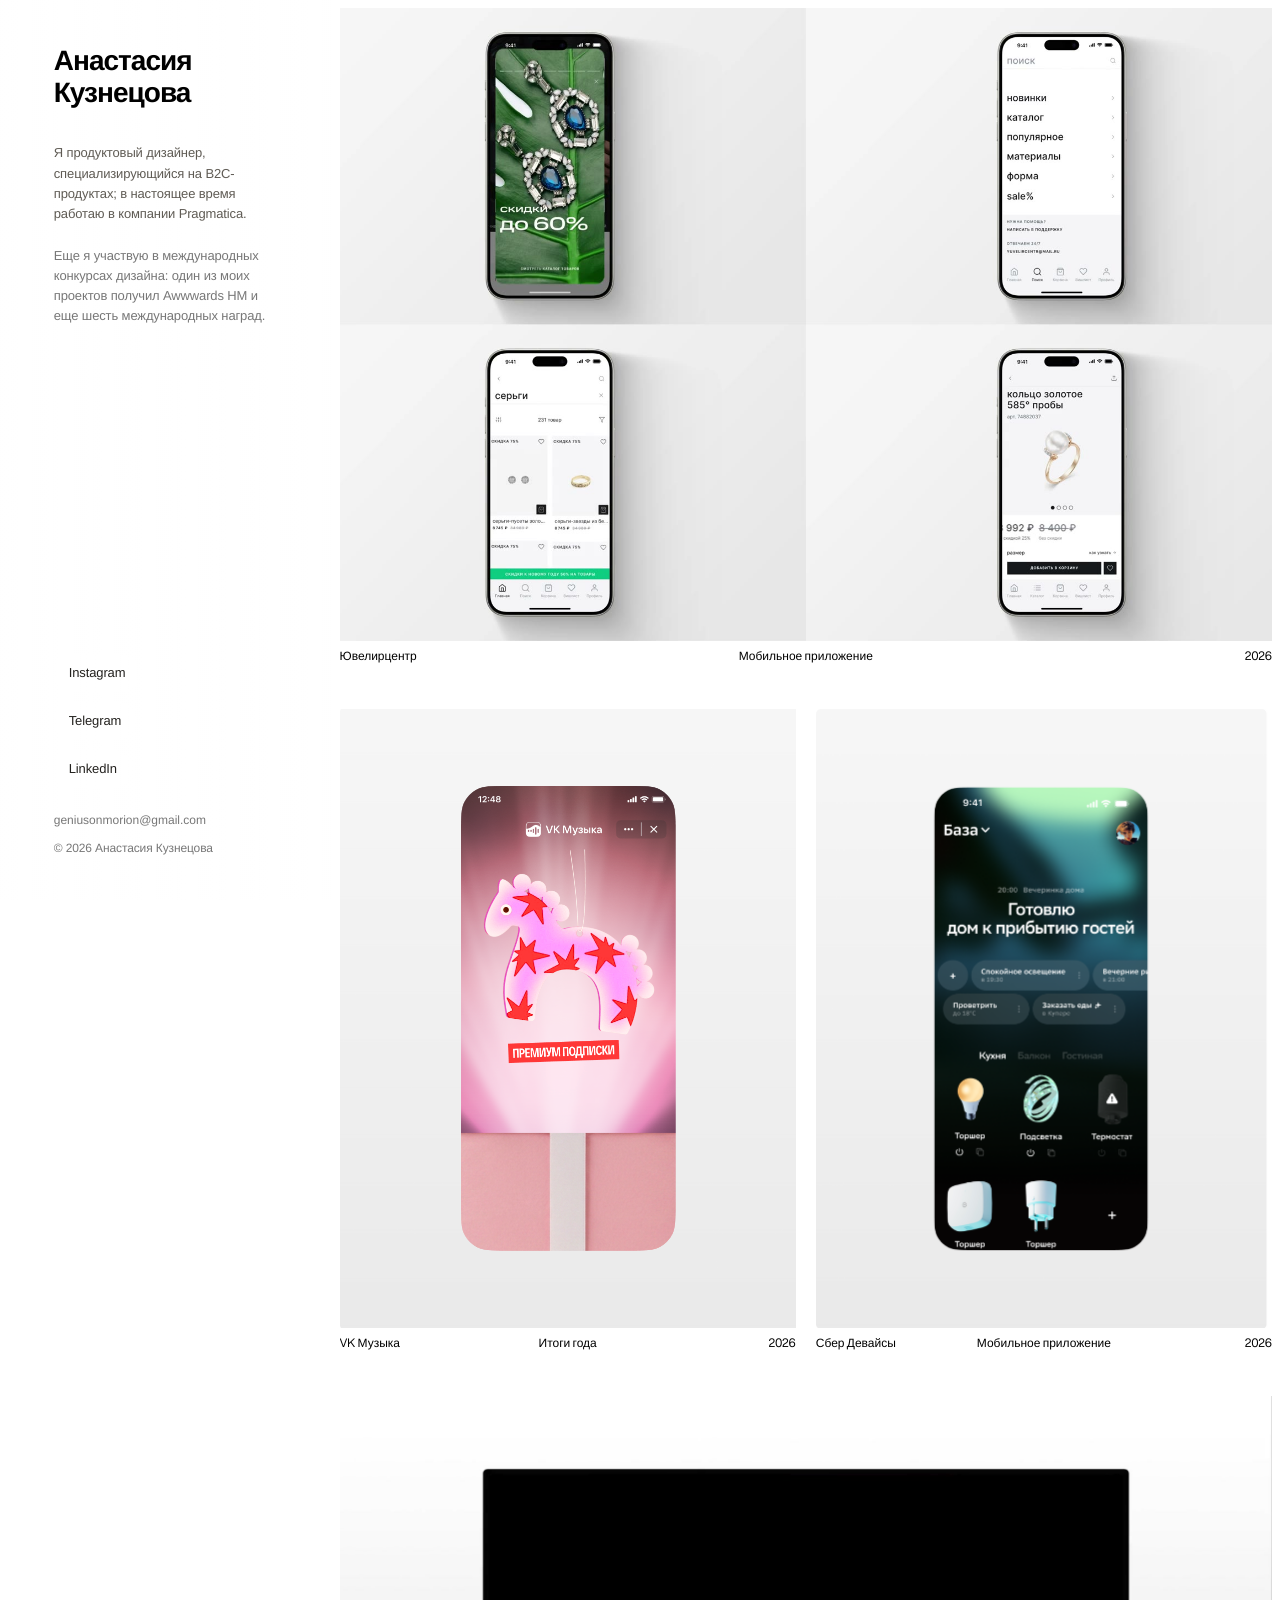
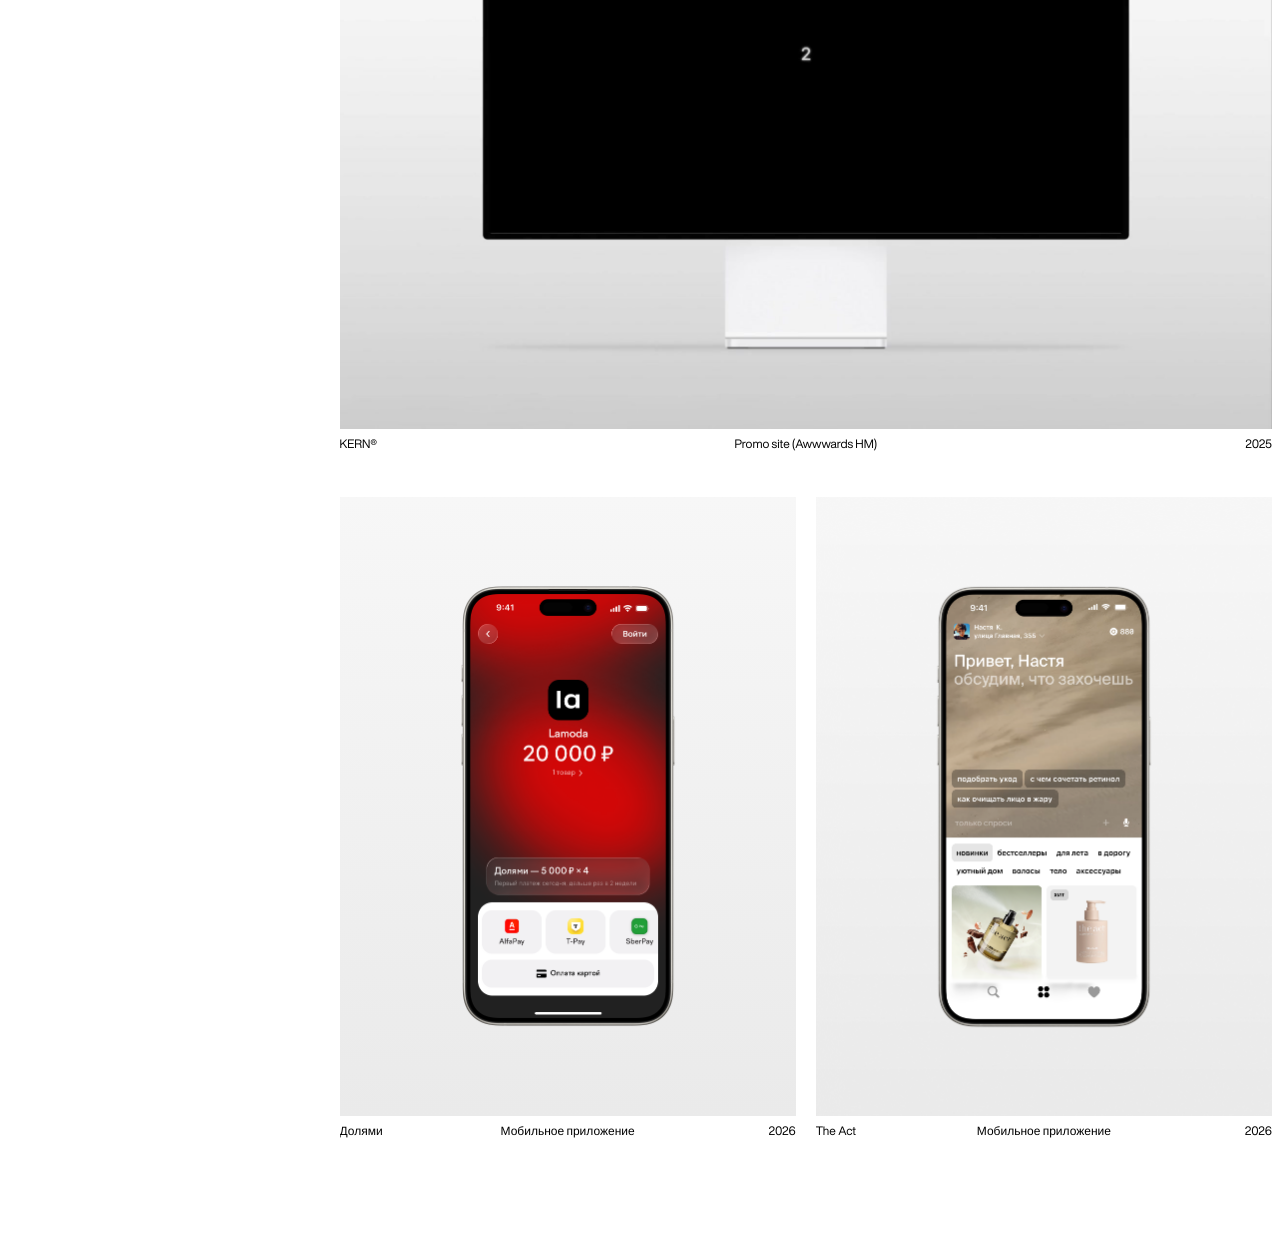
==== commit 12b19622: "Плавная модалка кейсов по образцу alvinn.design - Скролл-механика: дискретная стейт-машина оригинала" ====
--- a/index.html
+++ b/index.html
@@ -12,7 +12,7 @@
       rel="icon"
       href="data:image/svg+xml,%3Csvg xmlns='http://www.w3.org/2000/svg' viewBox='0 0 64 64'%3E%3Crect width='64' height='64' rx='14' fill='%23161513'/%3E%3Cpath d='M20 18h24v6H30v8h12v6H30v8h15v6H20z' fill='%23fffaf2'/%3E%3C/svg%3E"
     />
-    <link rel="stylesheet" href="./styles.css?v=profile-copy-size" />
+    <link rel="stylesheet" href="./styles.css?v=kern-new-tab" />
   </head>
   <body>
     <aside class="profile" aria-label="Designer profile">
@@ -84,7 +84,7 @@
         <span aria-hidden="true"></span>
       </button>
       <footer class="viewer__meta">
-        <span class="viewer__count">01 / 14</span>
+        <span class="viewer__count">01 / 06</span>
         <span class="viewer__title">Case title</span>
         <span class="viewer__hint">Scroll or swipe</span>
       </footer>
@@ -93,12 +93,40 @@
     <div class="case-sheet" id="caseSheet" aria-hidden="true">
       <section class="case-sheet__surface" role="dialog" aria-modal="true" aria-label="Открытый кейс">
         <iframe class="case-sheet__frame" src="about:blank" title="Кейс" loading="eager"></iframe>
+        <div class="case-sheet__scroll-catcher" aria-hidden="true"></div>
       </section>
+      <div class="case-sheet__next-preview">
+        <div class="case-sheet__next-preview-card">
+          <iframe
+            class="case-sheet__next-preview-frame"
+            src="about:blank"
+            title="Следующий кейс"
+            loading="eager"
+            tabindex="-1"
+            aria-hidden="true"
+          ></iframe>
+          <button class="case-sheet__next-preview-button" type="button"></button>
+        </div>
+      </div>
+      <div class="case-sheet__all-projects" aria-hidden="true">
+        <svg class="case-sheet__all-projects-progress" viewBox="0 0 28 28" aria-hidden="true">
+          <circle class="case-sheet__all-projects-track" cx="14" cy="14" r="10" pathLength="1"></circle>
+          <circle class="case-sheet__all-projects-value" cx="14" cy="14" r="10" pathLength="1"></circle>
+        </svg>
+        <span>Все кейсы</span>
+      </div>
+      <div class="case-sheet__next">
+        <span class="case-sheet__next-label">Далее</span>
+        <button class="case-sheet__next-button" type="button">
+          <span class="case-sheet__next-dot" aria-hidden="true"></span>
+          <span class="case-sheet__next-title"></span>
+        </button>
+      </div>
       <button class="case-sheet__close" type="button" aria-label="Закрыть кейс">
         <span aria-hidden="true"></span>
       </button>
     </div>
 
-    <script src="./script.js?v=kern-case"></script>
+    <script src="./script.js?v=kern-new-tab"></script>
   </body>
 </html>
--- a/styles.css
+++ b/styles.css
@@ -30,7 +30,7 @@
   --soft: #f3f3f3;
   --smoke: rgba(22, 21, 19, 0.08);
   --shadow: 0 24px 80px rgba(28, 25, 20, 0.1);
-  --grid-left: clamp(292px, 31vw, 420px);
+  --grid-left: clamp(300px, 25.9vw, 676px);
   --radius: 4px;
   --ease: cubic-bezier(0.25, 0.46, 0.45, 0.94);
   --spring: cubic-bezier(0.34, 1.56, 0.64, 1);
@@ -154,6 +154,13 @@
   padding: 0 var(--case-gap) clamp(72px, 7vw, 140px);
 }
 
+.case-embedded .case-study {
+  width: 100%;
+  max-width: none;
+  padding-inline: 0;
+  padding-bottom: 0;
+}
+
 .case-study figure {
   min-width: 0;
   margin: 0;
@@ -626,7 +633,7 @@
   inset: 0 auto 0 0;
   z-index: 2;
   width: var(--grid-left);
-  padding: clamp(36px, 7vh, 72px) clamp(28px, 6.2vw, 88px);
+  padding: clamp(36px, 5vh, 58px) clamp(32px, 4.2vw, 110px);
   background: linear-gradient(90deg, rgba(255, 255, 255, 0.78), rgba(255, 255, 255, 0.16));
   font-family: -apple-system, BlinkMacSystemFont, sans-serif;
   letter-spacing: -0.01em;
@@ -634,7 +641,7 @@
 }
 
 .profile__inner {
-  max-width: 244px;
+  max-width: 300px;
   min-height: 100%;
   display: flex;
   flex-direction: column;
@@ -862,7 +869,7 @@
 .case-list {
   display: grid;
   grid-template-columns: repeat(2, minmax(0, 1fr));
-  gap: 8px;
+  gap: 20px;
 }
 
 .work-card {
@@ -961,7 +968,7 @@
   position: relative;
   overflow: hidden;
   border: 0;
-  border-radius: 8px;
+  border-radius: 0;
   background: #f1f0ed;
   box-shadow: none;
   transition:
@@ -1016,7 +1023,7 @@
   position: relative;
   overflow: hidden;
   border: 0;
-  border-radius: 12px;
+  border-radius: 0;
   outline: 0;
   background: transparent;
   box-shadow: none;
@@ -1028,7 +1035,7 @@
 }
 
 .case--wide:not(:first-child) .gallery {
-  aspect-ratio: 1280 / 760;
+  aspect-ratio: 1904 / 1292;
 }
 
 .gallery-track {
@@ -1055,6 +1062,18 @@
   height: 100%;
   display: block;
   object-fit: cover;
+}
+
+.slide--source,
+.slide--device {
+  background: linear-gradient(180deg, #f7f7f7 0%, #eaeaea 100%);
+}
+
+.slide--device img {
+  width: 51.16%;
+  height: 74.3%;
+  inset: 12.8% auto auto 24.42%;
+  object-fit: contain;
 }
 
 .sber-cover-media {
@@ -1117,6 +1136,7 @@
 }
 
 .case-meta {
+  min-height: 48px;
   position: relative;
   z-index: 1;
   overflow: hidden;
@@ -1269,6 +1289,28 @@
   line-height: inherit;
   text-align: right;
   white-space: nowrap;
+}
+
+.case-meta .top-bar {
+  padding-right: 0;
+  padding-left: 0;
+}
+
+.case-meta__title {
+  grid-column: 1 / span 4;
+  justify-self: start;
+}
+
+.case-meta__subtitle {
+  grid-column: 5 / span 4;
+  justify-self: center;
+  color: var(--ink);
+}
+
+.case-meta .top-bar .year {
+  grid-column: 9 / span 4;
+  justify-self: end;
+  margin-right: 0;
 }
 
 .accordion-container {
@@ -2177,12 +2219,23 @@
 }
 
 .case-sheet {
-  --case-sheet-top: clamp(8px, 1.25vw, 20px);
+  --case-sheet-control-gutter: 24px;
+  --case-sheet-overscroll-progress: 0;
+  --case-sheet-next-overscroll-progress: 0;
+  --case-sheet-next-preview-y: 0px;
+  --case-sheet-scale: 0.9625;
+  --case-sheet-top: 80px;
   position: fixed;
   inset: 0;
   z-index: 40;
-  padding-top: var(--case-sheet-top);
-  background: rgba(0, 0, 0, 0.08);
+  overflow-x: hidden;
+  overflow-y: auto;
+  /* none (а не contain): без нативного резинового отскока macOS,
+     иначе на границах скролла из-под контента мигает белая подложка */
+  overscroll-behavior: none;
+  scrollbar-width: none;
+  padding: var(--case-sheet-top) 0 0;
+  background: #fff;
   opacity: 0;
   visibility: hidden;
   pointer-events: none;
@@ -2191,6 +2244,16 @@
     visibility 0s linear 720ms;
 }
 
+.case-sheet::-webkit-scrollbar {
+  display: none;
+}
+
+@media (min-width: 1536px) {
+  .case-sheet {
+    --case-sheet-control-gutter: 64px;
+  }
+}
+
 .case-sheet.is-open {
   opacity: 1;
   visibility: visible;
@@ -2200,32 +2263,311 @@
 
 .case-sheet__surface {
   width: 100%;
-  height: calc(100vh - var(--case-sheet-top));
-  height: calc(100dvh - var(--case-sheet-top));
+  min-height: calc(100vh - var(--case-sheet-top));
+  min-height: calc(100dvh - var(--case-sheet-top));
   position: relative;
   overflow: hidden;
   border-radius: 20px 20px 0 0;
   background: #fff;
-  box-shadow: 0 -18px 54px rgba(0, 0, 0, 0.08);
+  box-shadow: none;
+  /* Как в оригинале alvinn: карточка въезжает целиком из-за нижнего края
+     экрана (y = высота вьюпорта, scale 0.9), без фейда */
+  opacity: 1;
+  transform: translateY(100vh) scale(0.9);
+  transform-origin: center top;
+  will-change: transform;
+  transition:
+    opacity 300ms ease,
+    transform 700ms cubic-bezier(0.81, 0.03, 0.06, 1),
+    box-shadow 500ms ease;
+}
+
+/* Закрытие — как exit в оригинале: y → 100px, фейд, 300ms [.32,0,.67,0] */
+.case-sheet.is-closing .case-sheet__surface {
   opacity: 0;
-  transform: translateY(110px) scale(0.965);
+  transform: translateY(100px) scale(var(--case-sheet-s, 1));
+  transition:
+    opacity 300ms cubic-bezier(0.32, 0, 0.67, 0),
+    transform 300ms cubic-bezier(0.32, 0, 0.67, 0);
+}
+
+.case-sheet.is-open.is-ready .case-sheet__surface {
+  opacity: var(--case-sheet-op, 1);
+  transform: translateY(var(--case-sheet-y, 0px))
+    scale(var(--case-sheet-s, var(--case-sheet-scale)));
+  transform-origin: var(--case-sheet-origin, center top);
+}
+
+/* После открытия transform ведёт JS покадрово от позиции скролла —
+   CSS-переход на transform здесь лагает и дёргает, поэтому убран */
+.case-sheet.is-open.is-ready.is-settled .case-sheet__surface {
+  transition:
+    opacity 300ms ease,
+    border-radius 500ms cubic-bezier(0.33, 1, 0.68, 1),
+    box-shadow 500ms ease;
+}
+
+.case-sheet.is-ending .case-sheet__surface:not(.case-sheet__surface--entering) {
+  border-radius: 20px;
+}
+
+.case-sheet.is-open.is-ready
+  .case-sheet__surface.case-sheet__surface--entering {
+  position: fixed;
+  top: var(--case-sheet-top);
+  left: 0;
+  z-index: 4;
+  /* Оригинал не фейдит входящую карточку — она всегда opacity 1 */
+  opacity: 1;
+  pointer-events: none;
+  transform: translate3d(
+      var(--case-sheet-entry-x, 0),
+      var(--case-sheet-entry-y, 100px),
+      0
+    )
+    scale(var(--case-sheet-entry-scale, 0.9));
+  /* Явный origin: иначе с конца страницы наследуется center bottom
+     из --case-sheet-origin и стартовая поза считается от низа */
   transform-origin: center top;
-  transition:
-    opacity 420ms ease,
-    transform 720ms cubic-bezier(0.22, 1, 0.36, 1);
-}
-
-.case-sheet.is-open .case-sheet__surface {
+  transition: transform 700ms cubic-bezier(0.81, 0.03, 0.06, 1);
+  will-change: transform;
+}
+
+.case-sheet.is-open.is-ready
+  .case-sheet__surface.case-sheet__surface--entering.case-sheet__surface--visible {
   opacity: 1;
-  transform: translateY(0) scale(1);
-}
-
-.case-sheet__frame {
+  pointer-events: auto;
+  transform: translate3d(0, 0, 0) scale(var(--case-sheet-scale));
+}
+
+.case-sheet__surface--leaving {
+  pointer-events: none;
+}
+
+.case-sheet.is-switching .case-sheet__next {
+  opacity: 0;
+  pointer-events: none;
+  transition-delay: 0s;
+}
+
+/* Контейнер превью не двигается при дотяжке — иначе из-под него
+   (последний элемент потока) вылезает белая полоса внизу экрана */
+.case-sheet__next-preview {
+  width: 100%;
+  height: 18rem;
+  position: relative;
+  overflow: hidden;
+  z-index: 1;
+  margin-top: 0;
+  background: #fff;
+}
+
+/* Без затухания из opacity: 0 — белый контейнер мигал при прокрутке у конца.
+   Масштаб карточки ведёт JS покадрово от скролла (--case-sheet-preview-s) */
+.case-sheet__next-preview-card {
+  width: 100%;
+  height: 64em;
+  position: relative;
+  overflow: hidden;
+  border-radius: 20px 20px 0 0;
+  background: #fff;
+  /* Tilt при нажатии — как в оригинале: наклон к точке касания,
+     perspective 100vw, scale 0.99 (переменные ставит JS на pointerdown) */
+  transform: perspective(100vw)
+    rotateX(var(--case-sheet-tilt-rx, 0deg))
+    rotateY(var(--case-sheet-tilt-ry, 0deg))
+    scale(
+      calc(
+        var(--case-sheet-preview-s, calc(var(--case-sheet-scale) * 0.9)) *
+          var(--case-sheet-tilt-scale, 1)
+      )
+    );
+  transform-origin: center top;
+  will-change: transform;
+}
+
+/* Переход только на время нажатия — скролл-обновления масштаба
+   идут покадрово и не должны сглаживаться CSS-переходом */
+.case-sheet__next-preview-card.is-tilting {
+  transition: transform 200ms cubic-bezier(0.33, 1, 0.68, 1);
+}
+
+/* При дотяжке вниз контент превью подъезжает внутри обрезки —
+   движение есть, а подложка из-под контейнера не показывается */
+.case-sheet__next-preview-frame {
   width: 100%;
   height: 100%;
   display: block;
   border: 0;
   background: #fff;
+  pointer-events: none;
+  transform: translateY(var(--case-sheet-next-preview-y, 0px));
+}
+
+.case-sheet__next-preview-button {
+  position: absolute;
+  inset: 0;
+  z-index: 2;
+  border: 0;
+  background: transparent;
+  cursor: pointer;
+}
+
+.case-sheet__frame {
+  width: 100%;
+  min-height: 100vh;
+  min-height: 100dvh;
+  display: block;
+  border: 0;
+  background: #fff;
+  opacity: 0;
+  transition: opacity 240ms ease 80ms;
+}
+
+.case-sheet__scroll-catcher {
+  position: absolute;
+  inset: 0;
+  z-index: 2;
+  background: transparent;
+  cursor: default;
+  touch-action: pan-y;
+}
+
+.case-sheet__all-projects {
+  min-height: 40px;
+  display: flex;
+  align-items: center;
+  position: fixed;
+  top: 24px;
+  left: 50%;
+  z-index: 43;
+  padding: 8px 14px 8px 10px;
+  border-radius: 999px;
+  background: #ededed;
+  color: #1a1b1b;
+  font-size: 14px;
+  line-height: 1;
+  opacity: 0;
+  pointer-events: none;
+  transform: translate(-50%, 20px);
+  backdrop-filter: blur(18px);
+  -webkit-backdrop-filter: blur(18px);
+  transition:
+    opacity 200ms ease,
+    transform 300ms cubic-bezier(0.33, 1, 0.68, 1);
+}
+
+.case-sheet.is-overscrolling .case-sheet__all-projects {
+  opacity: 1;
+  transform: translate(-50%, 0);
+}
+
+.case-sheet__all-projects-progress {
+  width: 24px;
+  height: 24px;
+  margin-right: 8px;
+  overflow: visible;
+  transform: rotate(-90deg);
+}
+
+.case-sheet__all-projects-track,
+.case-sheet__all-projects-value {
+  fill: none;
+  stroke-width: 2;
+}
+
+.case-sheet__all-projects-track {
+  stroke: rgba(0, 0, 0, 0.16);
+}
+
+.case-sheet__all-projects-value {
+  stroke: #1a1b1b;
+  stroke-linecap: round;
+  stroke-dasharray: 1;
+  stroke-dashoffset: calc(1 - var(--case-sheet-overscroll-progress));
+}
+
+.case-sheet__next {
+  --case-sheet-next-accent: #fff;
+  display: flex;
+  align-items: center;
+  position: fixed;
+  top: 24px;
+  right: var(--case-sheet-control-gutter);
+  z-index: 43;
+  color: #777;
+  opacity: 0;
+  pointer-events: none;
+  transform: translateY(20px);
+  transition:
+    opacity 500ms cubic-bezier(0.33, 1, 0.68, 1) 300ms,
+    transform 500ms cubic-bezier(0.33, 1, 0.68, 1) 300ms;
+}
+
+.case-sheet.is-open .case-sheet__next {
+  opacity: 1;
+  pointer-events: auto;
+  transform: translateY(0);
+}
+
+.case-sheet.is-overscrolling .case-sheet__next {
+  opacity: 0;
+  pointer-events: none;
+  transition-delay: 0s;
+  transition-duration: 200ms;
+}
+
+.case-sheet__next-label {
+  margin-right: 16px;
+  font-size: 16px;
+}
+
+.case-sheet__next-button {
+  min-height: 48px;
+  display: inline-flex;
+  align-items: center;
+  border: 0;
+  border-radius: 999px;
+  padding: 12px 18px;
+  background: #ededed;
+  color: #1a1b1b;
+  font: inherit;
+  font-size: 16px;
+  line-height: 1;
+  cursor: pointer;
+  transition:
+    color 200ms cubic-bezier(0.33, 1, 0.68, 1),
+    background 200ms cubic-bezier(0.33, 1, 0.68, 1),
+    transform 200ms cubic-bezier(0.33, 1, 0.68, 1);
+}
+
+.case-sheet__next-dot {
+  width: 16px;
+  height: 16px;
+  flex: 0 0 auto;
+  margin-right: 12px;
+  border-radius: 50%;
+  background: var(--case-sheet-next-accent);
+  transition: background 200ms cubic-bezier(0.33, 1, 0.68, 1);
+}
+
+/* Ховер — как в оригинале: инверсия в акцентный цвет следующего кейса
+   (фон → акцент, текст и точка → тёмные) */
+.case-sheet__next-button:hover {
+  background: var(--case-sheet-next-accent);
+  color: #1a1b1b;
+}
+
+.case-sheet__next-button:hover .case-sheet__next-dot {
+  background: #1a1b1b;
+}
+
+.case-sheet__next-button:active {
+  transform: scale(0.95);
+}
+
+.case-sheet.is-ready .case-sheet__frame {
+  opacity: 1;
 }
 
 .case-sheet__close {
@@ -2234,29 +2576,46 @@
   display: grid;
   place-items: center;
   position: fixed;
-  top: calc(var(--case-sheet-top) + 14px);
-  left: 14px;
+  top: 24px;
+  left: var(--case-sheet-control-gutter);
   z-index: 42;
   border-radius: 999px;
-  background: rgba(24, 24, 24, 0.72);
-  color: #fff;
+  background: #ededed;
+  color: #1a1b1b;
   opacity: 0;
-  transform: translateY(14px);
+  transform: translateY(20px);
   backdrop-filter: blur(18px);
   -webkit-backdrop-filter: blur(18px);
+  /* Короткие переходы — для hover и прожатия (200ms, кривая оригинала).
+     Появление сделано keyframes-анимацией ниже, чтобы не занимать transform */
   transition:
-    opacity 240ms ease 120ms,
-    transform 420ms cubic-bezier(0.22, 1, 0.36, 1) 120ms,
-    background 180ms ease;
-}
-
+    opacity 200ms ease,
+    transform 200ms cubic-bezier(0.33, 1, 0.68, 1),
+    background 200ms cubic-bezier(0.33, 1, 0.68, 1);
+}
+
+/* Появление — как контролы шапки оригинала: delay 300ms, 500ms [.33,1,.68,1] */
 .case-sheet.is-open .case-sheet__close {
   opacity: 1;
   transform: translateY(0);
+  animation: case-sheet-control-in 500ms cubic-bezier(0.33, 1, 0.68, 1) 300ms backwards;
+}
+
+@keyframes case-sheet-control-in {
+  from {
+    opacity: 0;
+    transform: translateY(20px);
+  }
 }
 
 .case-sheet__close:hover {
-  background: rgba(0, 0, 0, 0.92);
+  background: #e1e1e1;
+}
+
+/* Прожатие — whileTap{scale:.95} оригинала, через transform (работает везде) */
+.case-sheet.is-open .case-sheet__close:active {
+  background: #dcdcdc;
+  transform: translateY(0) scale(0.95);
 }
 
 .case-sheet__close span,
@@ -2268,8 +2627,14 @@
   background: currentColor;
 }
 
+/* Ховер — вращение крестика на 90°, как whileHover{rotate:90} в оригинале */
 .case-sheet__close span {
   transform: rotate(45deg);
+  transition: transform 200ms cubic-bezier(0.33, 1, 0.68, 1);
+}
+
+.case-sheet__close:hover span {
+  transform: rotate(135deg);
 }
 
 .case-sheet__close span::after {
@@ -2425,7 +2790,7 @@
   }
 
   .case-list {
-    row-gap: 54px;
+    row-gap: 20px;
   }
 
   .case .gallery {
@@ -2460,7 +2825,7 @@
 
 @media (max-width: 768px) {
   .case-caption {
-    display: grid;
+    display: none;
     grid-template-columns: 1fr;
     gap: 4px;
     padding: 12px;
@@ -2481,6 +2846,10 @@
   .case-caption__arrow {
     flex-shrink: 0;
   }
+
+  .case--with-meta .case-caption {
+    display: none;
+  }
 }
 
 @media (min-width: 700px) and (max-width: 1199px) {
@@ -2531,11 +2900,20 @@
 
   .case-list {
     grid-template-columns: 1fr;
-    row-gap: 46px;
+    row-gap: 20px;
   }
 
   .case:not(:first-child) .gallery {
+    aspect-ratio: 952 / 1292;
+  }
+
+  .case--wide:not(:first-child) .gallery {
     aspect-ratio: 1904 / 1292;
+  }
+
+  .slide--device img {
+    width: 51.16%;
+    left: 24.42%;
   }
 
   .case-meta {
@@ -2668,19 +3046,51 @@
   }
 
   .case-sheet {
-    --case-sheet-top: 6px;
+    --case-sheet-control-gutter: 12px;
+    --case-sheet-top: 64px;
   }
 
   .case-sheet__surface {
     border-radius: 12px 12px 0 0;
-    transform: translateY(72px) scale(0.98);
+    transform: translateY(100vh) scale(0.9);
   }
 
   .case-sheet__close {
     width: 40px;
     height: 40px;
-    top: 16px;
-    left: 10px;
+    top: 12px;
+    left: 12px;
+  }
+
+  .case-sheet__next {
+    top: 12px;
+    right: 12px;
+  }
+
+  .case-sheet__next-label {
+    display: none;
+  }
+
+  .case-sheet__next-button {
+    min-height: 40px;
+    max-width: 68vw;
+    padding: 10px 14px;
+    font-size: 14px;
+  }
+
+  .case-sheet__next-title {
+    overflow: hidden;
+    text-overflow: ellipsis;
+    white-space: nowrap;
+  }
+
+  .case-sheet__next-preview {
+    height: 18rem;
+    margin-top: 0;
+  }
+
+  .case-sheet__next-preview-card {
+    border-radius: 12px 12px 0 0;
   }
 }
 
@@ -2941,7 +3351,10 @@
 }
 
 .case-study__hero--dolyami {
-  aspect-ratio: 1968 / 1342;
+  width: calc(100% + 2 * var(--case-gap));
+  aspect-ratio: 3 / 2;
+  position: relative;
+  left: calc(-1 * var(--case-gap));
 }
 
 .case-study__product-showcase--dolyami {
